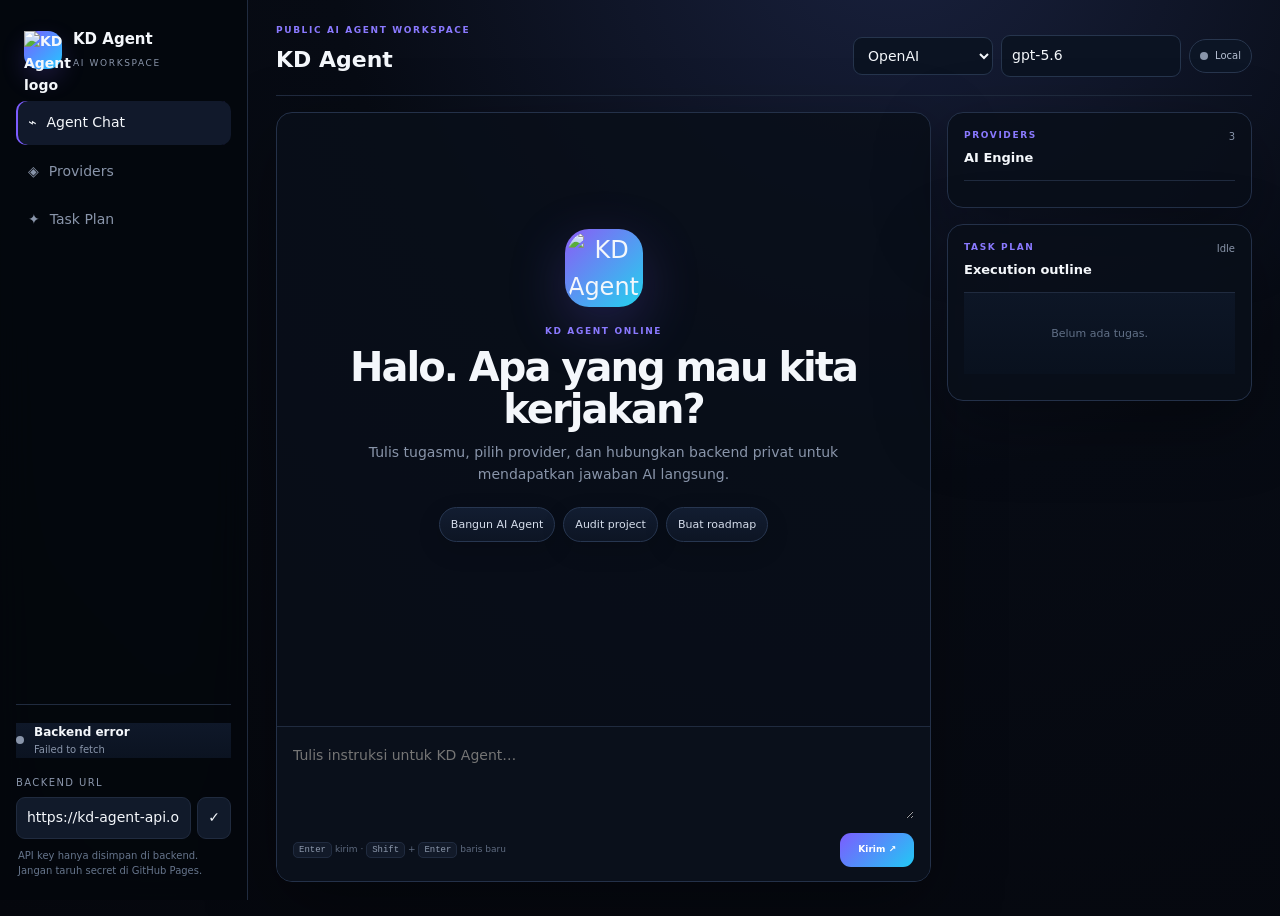
==== docs/index.html @ fe71fe51 "style: load professional KD Agent theme" ====
<!doctype html>
<html lang="id">
  <head>
    <meta charset="utf-8">
    <meta name="viewport" content="width=device-width, initial-scale=1">
    <meta name="description" content="KD Agent modern AI workspace">
    <title>KD Agent — AI Workspace</title>
    <link rel="stylesheet" href="assets/styles.css">
    <link rel="stylesheet" href="assets/pro.css">
  </head>
  <body>
    <div class="app-shell">
      <aside class="sidebar">
        <div class="brand"><span class="brand-mark"><img src="https://i.ibb.co/DNGhtS0/image.png" alt="KD Agent logo"></span><div><strong>KD Agent</strong><small>AI WORKSPACE</small></div></div>
        <nav>
          <a class="nav-item active" href="#chat">⌁ <span>Agent Chat</span></a>
          <a class="nav-item" href="#providers">◈ <span>Providers</span></a>
          <a class="nav-item" href="#plan-panel">✦ <span>Task Plan</span></a>
        </nav>
        <div class="sidebar-bottom">
          <div class="mini-status"><i id="connection-dot"></i><div><strong id="connection-text">Static mode</strong><small id="backend-text">Backend belum diatur</small></div></div>
          <label class="field-label" for="api-base">Backend URL</label>
          <div class="url-row"><input id="api-base" placeholder="https://....onrender.com" autocomplete="off"><button id="save-api" class="icon-btn" title="Simpan">✓</button></div>
          <p class="security-note">API key hanya disimpan di backend. Jangan taruh secret di GitHub Pages.</p>
        </div>
      </aside>
      <main class="main">
        <header class="topbar">
          <div><p class="eyebrow">PUBLIC AI AGENT WORKSPACE</p><h1>KD Agent</h1></div>
          <div class="top-controls">
            <select id="provider" aria-label="AI provider">
              <option value="openai">OpenAI</option>
              <option value="groq">Groq</option>
              <option value="openrouter">OpenRouter</option>
            </select>
            <input id="model" aria-label="AI model" value="gpt-5.6">
            <span class="live-pill"><i id="live-dot"></i><span id="live-label">Local</span></span>
          </div>
        </header>
        <section id="chat" class="chat-layout">
          <div class="chat-card">
            <div id="chat-feed" class="chat-feed">
              <div class="welcome">
                <div class="orb"><img src="https://i.ibb.co/DNGhtS0/image.png" alt="KD Agent"></div>
                <p class="eyebrow">KD AGENT ONLINE</p>
                <h2>Halo. Apa yang mau kita kerjakan?</h2>
                <p>Tulis tugasmu, pilih provider, dan hubungkan backend privat untuk mendapatkan jawaban AI langsung.</p>
                <div class="quick-actions">
                  <button class="quick" data-prompt="Buat rencana untuk membangun website AI Agent modern.">Bangun AI Agent</button>
                  <button class="quick" data-prompt="Analisis struktur project saya dan cari masalah utama yang perlu diperbaiki.">Audit project</button>
                  <button class="quick" data-prompt="Buat roadmap coding 7 hari untuk menyelesaikan project ini.">Buat roadmap</button>
                </div>
              </div>
            </div>
            <form id="chat-form" class="composer">
              <textarea id="prompt" rows="3" placeholder="Tulis instruksi untuk KD Agent…" required></textarea>
              <div class="composer-bar"><span><kbd>Enter</kbd> kirim · <kbd>Shift</kbd> + <kbd>Enter</kbd> baris baru</span><button id="send-btn" class="send-btn" type="submit"><span>Kirim</span> ↗</button></div>
            </form>
          </div>
          <aside class="right-rail">
            <section id="providers" class="panel-card"><div class="panel-head"><div><p class="eyebrow">PROVIDERS</p><h3>AI Engine</h3></div><span id="provider-count">3</span></div><div id="provider-list" class="provider-list"></div></section>
            <section id="plan-panel" class="panel-card"><div class="panel-head"><div><p class="eyebrow">TASK PLAN</p><h3>Execution outline</h3></div><span id="plan-state">Idle</span></div><div id="plan-empty" class="plan-empty">Belum ada tugas.</div><ol id="plan-steps" class="plan-steps" hidden></ol><div id="warnings" class="warnings" hidden></div></section>
          </aside>
        </section>
      </main>
    </div>
    <script src="assets/app.js"></script>
  </body>
</html>
---- docs/assets/styles.css ----
:root{--bg:#070b14;--surface:#0d1320;--surface-2:#111a2a;--text:#f4f7fb;--muted:#8995aa;--line:#202b3f;--accent:#7c5cff;--good:#4ade80}*{box-sizing:border-box}body{margin:0;background:radial-gradient(circle at 70% -10%,#19213e 0,#070b14 42%,#05070d 100%);color:var(--text);font:14px/1.55 Inter,ui-sans-serif,system-ui,-apple-system,BlinkMacSystemFont,"Segoe UI",sans-serif}button,input,textarea,select{font:inherit}button{cursor:pointer}.app-shell{min-height:100vh;display:grid;grid-template-columns:248px minmax(0,1fr)}.sidebar{border-right:1px solid var(--line);background:rgba(6,10,18,.82);backdrop-filter:blur(18px);padding:22px 16px;display:flex;flex-direction:column;position:sticky;top:0;height:100vh}.brand{display:flex;gap:11px;align-items:center;padding:6px 8px 28px}.brand-mark{width:38px;height:38px;border-radius:12px;display:grid;place-items:center;font-weight:900;background:linear-gradient(135deg,var(--accent),#23c8ff);box-shadow:0 10px 25px #7c5cff33}.brand strong{display:block;font-size:15px}.brand small{color:var(--muted);font-size:9px;letter-spacing:.18em}nav{display:grid;gap:5px}.nav-item{color:var(--muted);text-decoration:none;padding:11px 12px;border-radius:10px;display:flex;gap:10px;align-items:center}.nav-item:hover,.nav-item.active{background:#11192b;color:var(--text)}.nav-item.active{box-shadow:inset 2px 0 var(--accent)}.sidebar-bottom{margin-top:auto;border-top:1px solid var(--line);padding-top:18px}.mini-status{display:flex;gap:10px;align-items:center;margin-bottom:17px}.mini-status i,.live-pill i,.provider-dot{display:block;width:8px;height:8px;border-radius:99px;background:var(--muted)}.mini-status i.good,.live-pill i.good,.provider-dot.good{background:var(--good)}.mini-status strong{display:block;font-size:12px}.mini-status small{display:block;color:var(--muted);font-size:10px;margin-top:1px}.field-label{display:block;color:var(--muted);font-size:10px;text-transform:uppercase;letter-spacing:.1em;margin-bottom:7px}.url-row{display:flex;gap:6px}.url-row input,.top-controls input,.top-controls select{min-width:0;width:100%;background:var(--surface-2);border:1px solid var(--line);color:var(--text);outline:0;border-radius:9px;padding:9px 10px}.url-row input:focus,.top-controls input:focus,.top-controls select:focus{border-color:#6656b8}.icon-btn{width:39px;border:1px solid var(--line);background:var(--surface-2);color:var(--text);border-radius:9px}.security-note{color:#68758b;font-size:10px;line-height:1.45;margin:10px 2px 0}.main{min-width:0;padding:24px 28px 34px}.topbar{display:flex;justify-content:space-between;gap:18px;align-items:flex-end;border-bottom:1px solid var(--line);padding-bottom:18px}.eyebrow{margin:0 0 5px;color:#8a79ff;font-size:9px;font-weight:800;letter-spacing:.18em}.topbar h1{margin:0;font-size:22px}.top-controls{display:grid;grid-template-columns:140px 180px auto;gap:8px;align-items:center}.live-pill{display:flex;align-items:center;gap:7px;color:#b6c0d2;background:#10182a;border:1px solid var(--line);padding:8px 10px;border-radius:99px;font-size:10px;white-space:nowrap}.chat-layout{display:grid;grid-template-columns:minmax(0,1fr) 305px;gap:16px;margin-top:16px}.chat-card,.panel-card{border:1px solid var(--line);background:rgba(10,15,25,.76);border-radius:16px;box-shadow:0 22px 60px #0003}.chat-card{min-height:calc(100vh - 130px);display:flex;flex-direction:column;overflow:hidden}.chat-feed{flex:1;padding:26px;overflow:auto}.welcome{max-width:690px;margin:10vh auto 0;text-align:center}.orb{margin:0 auto 18px;width:58px;height:58px;border-radius:18px;display:grid;place-items:center;font-size:24px;background:radial-gradient(circle at 30% 20%,#8b7aff,#24d4ff 75%);box-shadow:0 15px 40px #6957ff44}.welcome h2{font-size:34px;line-height:1.05;letter-spacing:-.04em;margin:7px 0 12px}.welcome>p:not(.eyebrow){color:var(--muted);max-width:560px;margin:0 auto}.quick-actions{display:flex;justify-content:center;flex-wrap:wrap;gap:8px;margin-top:22px}.quick{border:1px solid var(--line);background:#0e1626;color:#d6deec;padding:8px 11px;border-radius:99px;font-size:11px}.message{display:flex;gap:11px;margin:0 0 18px;max-width:820px}.message.user{margin-left:auto;flex-direction:row-reverse}.avatar{width:30px;height:30px;flex:0 0 30px;border-radius:10px;display:grid;place-items:center;background:#171f31;color:#aeb8cb;font-size:11px;font-weight:800}.message.user .avatar{background:linear-gradient(135deg,var(--accent),#21c9f4);color:#fff}.bubble{max-width:78%;padding:12px 14px;border:1px solid var(--line);background:#0c1320;border-radius:13px 13px 13px 4px;white-space:pre-wrap;word-break:break-word}.message.user .bubble{background:#171332;border-color:#3a2f6d;border-radius:13px 13px 4px 13px}.meta{color:#65728a;font-size:9px;margin-top:5px}.composer{border-top:1px solid var(--line);padding:14px 16px;background:#0a101b}.composer textarea{width:100%;min-height:78px;resize:vertical;background:transparent;border:0;outline:0;color:var(--text);padding:4px 0;font-size:14px}.composer-bar{display:flex;justify-content:space-between;gap:10px;align-items:center;color:#5f6b80;font-size:9px;padding-top:7px}.composer kbd{background:#121a29;border:1px solid var(--line);padding:2px 5px;border-radius:5px;color:#8d99ad}.send-btn{border:0;background:linear-gradient(135deg,var(--accent),#21c9f4);color:white;padding:9px 14px;border-radius:9px;font-weight:800}.send-btn:disabled{opacity:.5;cursor:wait}.right-rail{display:grid;align-content:start;gap:16px}.panel-card{padding:16px}.panel-head{display:flex;justify-content:space-between;align-items:flex-start;padding-bottom:12px;border-bottom:1px solid var(--line)}.panel-head h3{font-size:13px;margin:0}.panel-head>span{color:var(--muted);font-size:10px}.provider-list{display:grid;gap:8px;padding-top:10px}.provider{padding:11px;border:1px solid var(--line);border-radius:11px;background:#0b1220}.provider.active{border-color:#4c3e8a;background:#12172a}.provider-top{display:flex;justify-content:space-between;align-items:center}.provider-name{display:flex;gap:8px;align-items:center;font-weight:700;font-size:11px}.provider small{display:block;color:var(--muted);font-size:9px;margin:4px 0 0 16px}.provider-action{margin-top:8px;width:100%;border:0;background:#141d2f;color:#9ca9be;border-radius:8px;padding:6px;font-size:9px}.plan-empty{color:#617087;text-align:center;font-size:11px;padding:32px 8px}.plan-steps{list-style:none;margin:0;padding:10px 0 0;display:grid;gap:9px}.plan-step{display:flex;gap:9px}.step-num{width:22px;height:22px;border-radius:7px;display:grid;place-items:center;background:#17152a;color:#9d8fff;font-size:9px;font-weight:800;flex:0 0 22px}.step-copy strong{display:block;font-size:10px;text-transform:capitalize}.step-copy p{color:#748198;font-size:9px;line-height:1.4;margin:2px 0 0}.warnings{margin-top:12px;border:1px solid #5b3b22;background:#20170e;color:#c9a16a;border-radius:9px;padding:9px;font-size:9px}.warnings p{margin:3px 0}@media (max-width:1050px){.app-shell{grid-template-columns:205px 1fr}.main{padding:20px}.chat-layout{grid-template-columns:1fr}.right-rail{grid-template-columns:1fr 1fr}.chat-card{min-height:620px}}@media (max-width:760px){.app-shell{display:block}.sidebar{position:static;height:auto;border-right:0;border-bottom:1px solid var(--line)}.sidebar nav{display:flex;overflow:auto}.nav-item{flex:0 0 auto}.sidebar-bottom{margin-top:14px}.topbar{align-items:flex-start;flex-direction:column}.top-controls{width:100%;grid-template-columns:1fr 1fr}.live-pill{justify-content:center}.chat-layout{grid-template-columns:1fr}.right-rail{grid-template-columns:1fr}.main{padding:16px}.welcome{margin-top:8vh}.welcome h2{font-size:28px}.bubble{max-width:88%}}
---- docs/assets/pro.css ----
.brand-mark img{display:block}.brand-mark{border-radius:14px}.topbar h1{font-weight:800}.chat-card,.panel-card{border-color:#243149;background:rgba(9,14,25,.86);box-shadow:0 24px 70px rgba(0,0,0,.34)}.panel-card{transition:transform .2s ease,border-color .2s ease}.panel-card:hover{border-color:#344463}.orb{width:78px;height:78px;border-radius:24px;padding:3px;background:linear-gradient(135deg,#8b5cf6,#22d3ee);box-shadow:0 18px 55px rgba(99,78,210,.28)}.orb img{display:block;width:100%;height:100%;object-fit:cover;border-radius:21px}.welcome h2{font-size:40px;letter-spacing:-.05em}.quick{background:linear-gradient(180deg,#121d31,#0d1524);border-color:#273650;box-shadow:0 8px 24px rgba(0,0,0,.14)}.quick:hover{border-color:#566987;background:#152139}.top-controls select,.top-controls input{border-color:#26354d;background:#0b1322}.send-btn{padding:10px 18px;border-radius:11px}.provider,.plan-empty{background:linear-gradient(180deg,#0d1626,#09111e)}.provider{border-color:#243149}.provider.active{border-color:#56449b;box-shadow:0 10px 28px rgba(78,61,160,.13)}.provider-action{border-color:#26354d}.live-pill{background:#0c1525;border-color:#28364e}.sidebar{background:rgba(4,7,13,.88)}.mini-status{background:linear-gradient(180deg,#0f1829,#0b1321)}.field-label{letter-spacing:.14em}.security-note{color:#66758c}
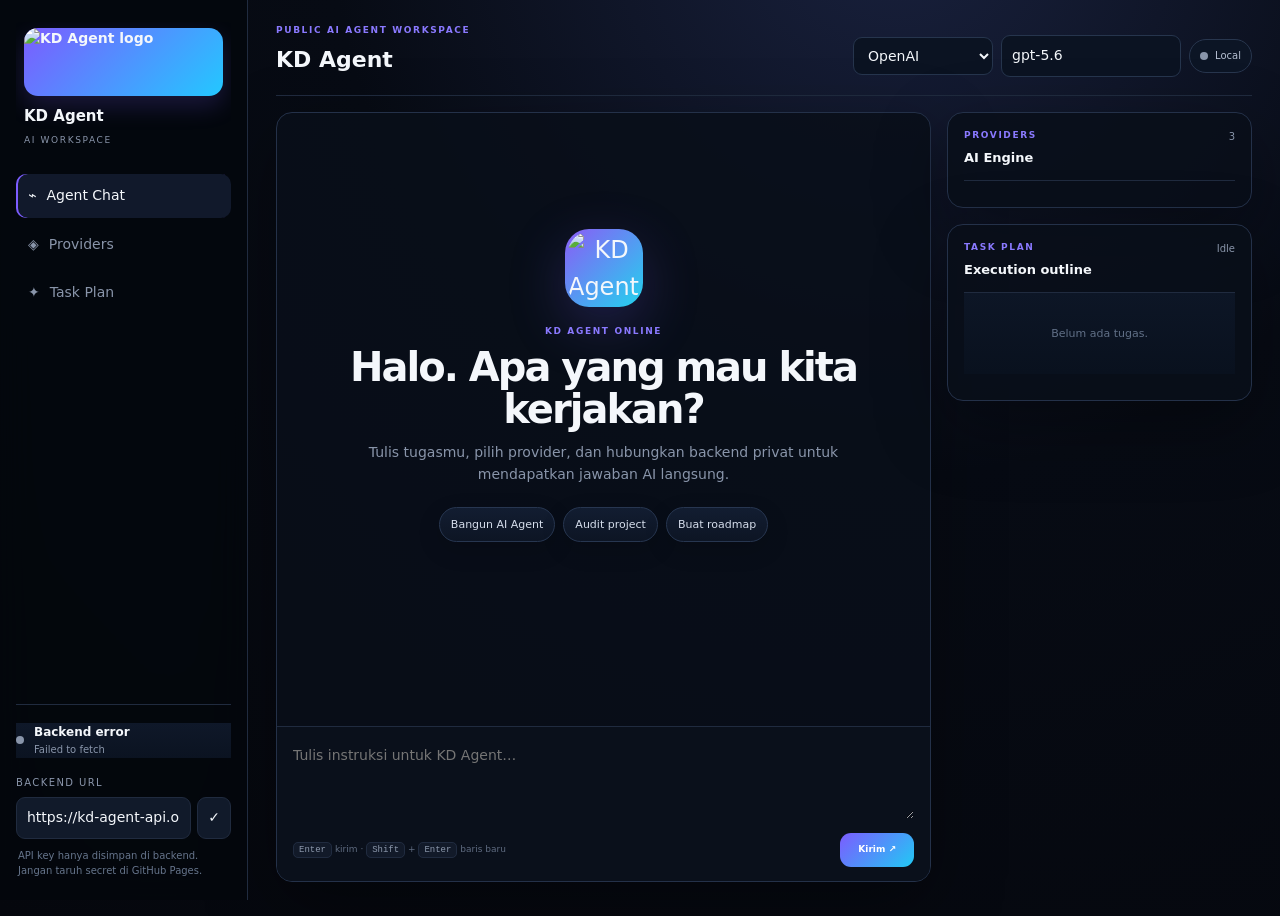
==== commit fd0928c1: "feat: add KD Agent favicon" ====
--- a/docs/index.html
+++ b/docs/index.html
@@ -4,6 +4,8 @@
     <meta charset="utf-8">
     <meta name="viewport" content="width=device-width, initial-scale=1">
     <meta name="description" content="KD Agent modern AI workspace">
+    <link rel="icon" type="image/png" href="https://i.ibb.co/DNGhtS0/image.png">
+    <link rel="apple-touch-icon" href="https://i.ibb.co/DNGhtS0/image.png">
     <title>KD Agent — AI Workspace</title>
     <link rel="stylesheet" href="assets/styles.css">
     <link rel="stylesheet" href="assets/pro.css">
--- a/docs/assets/pro.css
+++ b/docs/assets/pro.css
@@ -1 +1,10 @@
-.brand-mark img{display:block}.brand-mark{border-radius:14px}.topbar h1{font-weight:800}.chat-card,.panel-card{border-color:#243149;background:rgba(9,14,25,.86);box-shadow:0 24px 70px rgba(0,0,0,.34)}.panel-card{transition:transform .2s ease,border-color .2s ease}.panel-card:hover{border-color:#344463}.orb{width:78px;height:78px;border-radius:24px;padding:3px;background:linear-gradient(135deg,#8b5cf6,#22d3ee);box-shadow:0 18px 55px rgba(99,78,210,.28)}.orb img{display:block;width:100%;height:100%;object-fit:cover;border-radius:21px}.welcome h2{font-size:40px;letter-spacing:-.05em}.quick{background:linear-gradient(180deg,#121d31,#0d1524);border-color:#273650;box-shadow:0 8px 24px rgba(0,0,0,.14)}.quick:hover{border-color:#566987;background:#152139}.top-controls select,.top-controls input{border-color:#26354d;background:#0b1322}.send-btn{padding:10px 18px;border-radius:11px}.provider,.plan-empty{background:linear-gradient(180deg,#0d1626,#09111e)}.provider{border-color:#243149}.provider.active{border-color:#56449b;box-shadow:0 10px 28px rgba(78,61,160,.13)}.provider-action{border-color:#26354d}.live-pill{background:#0c1525;border-color:#28364e}.sidebar{background:rgba(4,7,13,.88)}.mini-status{background:linear-gradient(180deg,#0f1829,#0b1321)}.field-label{letter-spacing:.14em}.security-note{color:#66758c}+.brand-mark img{display:block}.brand-mark{border-radius:14px}.topbar h1{font-weight:800}.chat-card,.panel-card{border-color:#243149;background:rgba(9,14,25,.86);box-shadow:0 24px 70px rgba(0,0,0,.34)}.panel-card{transition:transform .2s ease,border-color .2s ease}.panel-card:hover{border-color:#344463}.orb{width:78px;height:78px;border-radius:24px;padding:3px;background:linear-gradient(135deg,#8b5cf6,#22d3ee);box-shadow:0 18px 55px rgba(99,78,210,.28)}.orb img{display:block;width:100%;height:100%;object-fit:cover;border-radius:21px}.welcome h2{font-size:40px;letter-spacing:-.05em}.quick{background:linear-gradient(180deg,#121d31,#0d1524);border-color:#273650;box-shadow:0 8px 24px rgba(0,0,0,.14)}.quick:hover{border-color:#566987;background:#152139}.top-controls select,.top-controls input{border-color:#26354d;background:#0b1322}.send-btn{padding:10px 18px;border-radius:11px}.provider,.plan-empty{background:linear-gradient(180deg,#0d1626,#09111e)}.provider{border-color:#243149}.provider.active{border-color:#56449b;box-shadow:0 10px 28px rgba(78,61,160,.13)}.provider-action{border-color:#26354d}.live-pill{background:#0c1525;border-color:#28364e}.sidebar{background:rgba(4,7,13,.88)}.mini-status{background:linear-gradient(180deg,#0f1829,#0b1321)}.field-label{letter-spacing:.14em}.security-note{color:#66758c}
+/* Sidebar logo containment fix */
+.sidebar{overflow:hidden;min-width:0}
+.brand{width:100%;min-width:0;display:block;padding:6px 8px 22px;overflow:hidden}
+.brand-mark{width:100%;max-width:100%;height:68px;min-width:0;min-height:0;display:flex;align-items:center;justify-content:center;overflow:hidden;flex:none}
+.brand-mark img{display:block;width:100%;height:100%;max-width:100%;max-height:100%;min-width:0;min-height:0;object-fit:contain;object-position:center}
+.brand>div{margin-top:9px;min-width:0}
+.sidebar nav{margin-top:2px;min-width:0}
+.nav-item{min-width:0}
+@media (max-width:760px){.brand{padding-bottom:18px}.brand-mark{height:64px}}
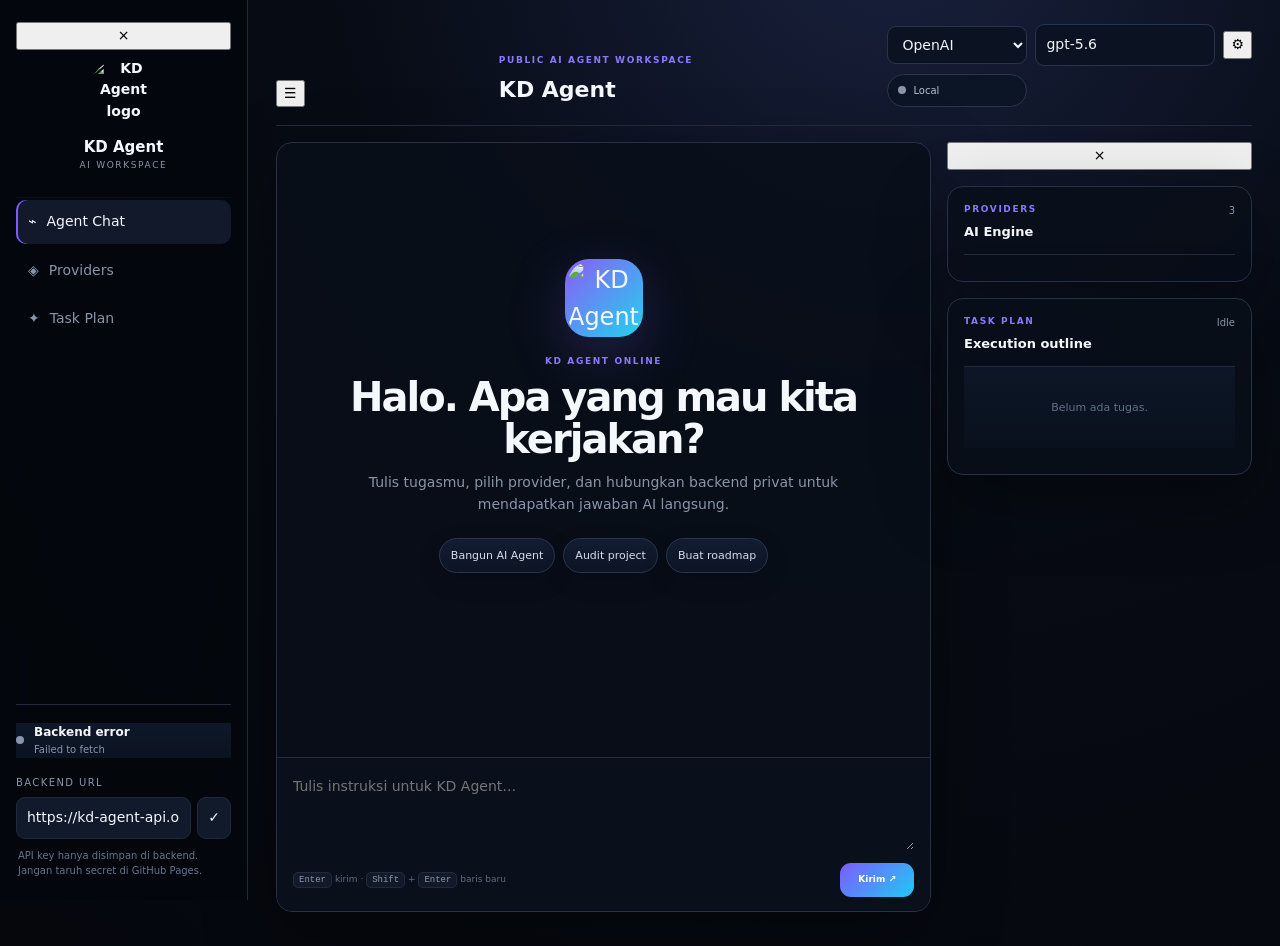
==== commit e1626f76: "feat: add mobile drawer controls" ====
--- a/docs/index.html
+++ b/docs/index.html
@@ -9,10 +9,13 @@
     <title>KD Agent — AI Workspace</title>
     <link rel="stylesheet" href="assets/styles.css">
     <link rel="stylesheet" href="assets/pro.css">
+    <link rel="stylesheet" href="assets/mobile-fix.css">
   </head>
   <body>
     <div class="app-shell">
+      <div id="drawer-backdrop" class="drawer-backdrop" hidden></div>
       <aside class="sidebar">
+        <button id="sidebar-close" class="drawer-close" type="button" aria-label="Tutup menu">×</button>
         <div class="brand"><span class="brand-mark"><img src="https://i.ibb.co/DNGhtS0/image.png" alt="KD Agent logo"></span><div><strong>KD Agent</strong><small>AI WORKSPACE</small></div></div>
         <nav>
           <a class="nav-item active" href="#chat">⌁ <span>Agent Chat</span></a>
@@ -28,6 +31,7 @@
       </aside>
       <main class="main">
         <header class="topbar">
+          <button id="sidebar-toggle" class="mobile-menu" type="button" aria-label="Buka menu">☰</button>
           <div><p class="eyebrow">PUBLIC AI AGENT WORKSPACE</p><h1>KD Agent</h1></div>
           <div class="top-controls">
             <select id="provider" aria-label="AI provider">
@@ -36,6 +40,7 @@
               <option value="openrouter">OpenRouter</option>
             </select>
             <input id="model" aria-label="AI model" value="gpt-5.6">
+            <button id="tools-toggle" class="mobile-menu" type="button" aria-label="Buka tools">⚙</button>
             <span class="live-pill"><i id="live-dot"></i><span id="live-label">Local</span></span>
           </div>
         </header>
@@ -60,6 +65,7 @@
             </form>
           </div>
           <aside class="right-rail">
+            <button id="tools-close" class="drawer-close" type="button" aria-label="Tutup tools">×</button>
             <section id="providers" class="panel-card"><div class="panel-head"><div><p class="eyebrow">PROVIDERS</p><h3>AI Engine</h3></div><span id="provider-count">3</span></div><div id="provider-list" class="provider-list"></div></section>
             <section id="plan-panel" class="panel-card"><div class="panel-head"><div><p class="eyebrow">TASK PLAN</p><h3>Execution outline</h3></div><span id="plan-state">Idle</span></div><div id="plan-empty" class="plan-empty">Belum ada tugas.</div><ol id="plan-steps" class="plan-steps" hidden></ol><div id="warnings" class="warnings" hidden></div></section>
           </aside>
--- a/docs/assets/pro.css
+++ b/docs/assets/pro.css
@@ -8,3 +8,12 @@
 .sidebar nav{margin-top:2px;min-width:0}
 .nav-item{min-width:0}
 @media (max-width:760px){.brand{padding-bottom:18px}.brand-mark{height:64px}}
+
+/* Clean sidebar brand: no bright logo container */
+.sidebar .brand{display:block;text-align:center;background:transparent!important;box-shadow:none!important;border:0!important;padding:8px 8px 20px;overflow:hidden}
+.sidebar .brand-mark{width:72px;height:72px;margin:0 auto;background:transparent!important;border:0!important;box-shadow:none!important;border-radius:50%;padding:0;overflow:hidden}
+.sidebar .brand-mark img{display:block;width:100%;height:100%;max-width:100%;max-height:100%;object-fit:contain;object-position:center;border-radius:50%}
+.sidebar .brand>div{margin-top:9px;min-width:0}
+.sidebar .brand strong{font-size:15px;line-height:1.15}
+.sidebar .brand small{display:block;margin-top:3px}
+.sidebar nav{margin-top:4px;padding-top:2px;border-top:1px solid rgba(255,255,255,.035)}
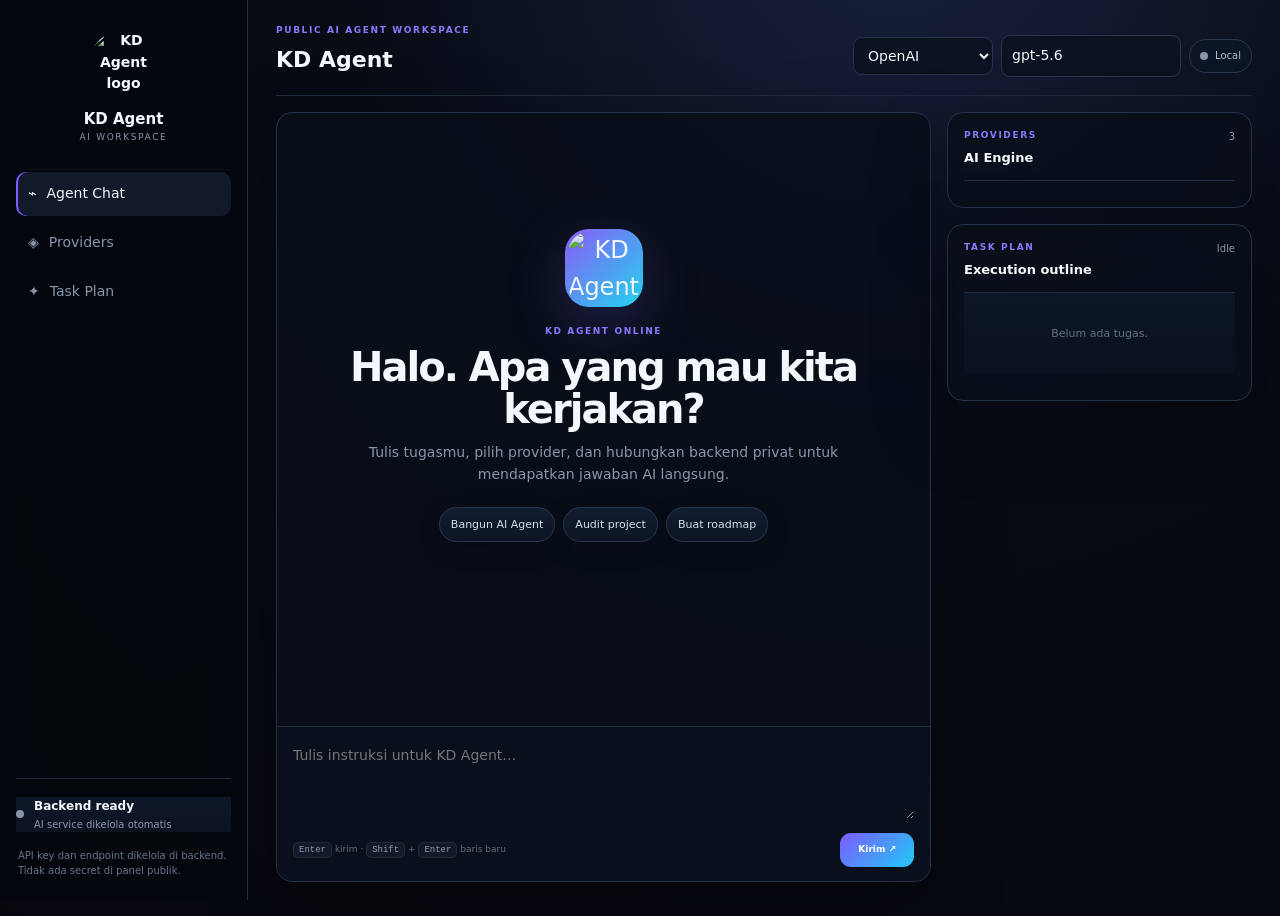
==== commit 0f8a9c4b: "refactor: simplify public sidebar controls" ====
--- a/docs/index.html
+++ b/docs/index.html
@@ -15,7 +15,7 @@
     <div class="app-shell">
       <div id="drawer-backdrop" class="drawer-backdrop" hidden></div>
       <aside class="sidebar">
-        <button id="sidebar-close" class="drawer-close" type="button" aria-label="Tutup menu">×</button>
+        <button id="sidebar-close" class="drawer-close" type="button" aria-label="Tutup menu"><span aria-hidden="true">×</span></button>
         <div class="brand"><span class="brand-mark"><img src="https://i.ibb.co/DNGhtS0/image.png" alt="KD Agent logo"></span><div><strong>KD Agent</strong><small>AI WORKSPACE</small></div></div>
         <nav>
           <a class="nav-item active" href="#chat">⌁ <span>Agent Chat</span></a>
@@ -23,10 +23,8 @@
           <a class="nav-item" href="#plan-panel">✦ <span>Task Plan</span></a>
         </nav>
         <div class="sidebar-bottom">
-          <div class="mini-status"><i id="connection-dot"></i><div><strong id="connection-text">Static mode</strong><small id="backend-text">Backend belum diatur</small></div></div>
-          <label class="field-label" for="api-base">Backend URL</label>
-          <div class="url-row"><input id="api-base" placeholder="https://....onrender.com" autocomplete="off"><button id="save-api" class="icon-btn" title="Simpan">✓</button></div>
-          <p class="security-note">API key hanya disimpan di backend. Jangan taruh secret di GitHub Pages.</p>
+          <div class="mini-status"><i id="connection-dot"></i><div><strong id="connection-text">Backend ready</strong><small id="backend-text">AI service dikelola otomatis</small></div></div>
+          <p class="security-note">API key dan endpoint dikelola di backend. Tidak ada secret di panel publik.</p>
         </div>
       </aside>
       <main class="main">
--- a/docs/assets/mobile-fix.css
+++ b/docs/assets/mobile-fix.css
@@ -0,0 +1,50 @@
+/* KD Agent responsive drawer + chat safety layer */
+.mobile-menu,.drawer-close{display:none}
+.message{width:100%;min-width:0;align-items:flex-start}
+.message>div:not(.avatar){min-width:0;max-width:calc(100% - 42px)}
+.message .bubble{display:block;width:fit-content;min-width:0;max-width:100%;overflow-wrap:anywhere;word-break:normal}
+.message.user{justify-content:flex-end;min-width:0}
+.message.user>div:not(.avatar){display:flex;flex-direction:column;align-items:flex-end}
+.message.user .bubble{width:fit-content;max-width:min(78%,680px)}
+.message.error .bubble{background:rgba(127,29,29,.18);border-color:rgba(248,113,113,.5);color:#fecaca;box-shadow:0 8px 28px rgba(127,29,29,.14)}
+.message.error .avatar{background:rgba(127,29,29,.35);border-color:rgba(248,113,113,.45);color:#fecaca}
+.message.error .meta{color:#fca5a5}
+
+@media (max-width:760px){
+  body.drawer-open{overflow:hidden}
+  .app-shell{display:block;min-height:100dvh}
+  .main{width:100%;padding:12px}
+  .topbar{position:sticky;top:0;z-index:20;background:rgba(5,9,16,.88);backdrop-filter:blur(18px);padding:8px 0 12px;align-items:center}
+  .mobile-menu{display:flex;width:38px;height:38px;flex:0 0 38px;align-items:center;justify-content:center;border:1px solid #26354d;border-radius:10px;background:#0c1525;color:#e9edf5;font-size:18px}
+  .topbar>.mobile-menu:first-child{margin-right:4px}
+  .top-controls{display:flex;align-items:center;gap:7px;flex:1}
+  .top-controls select{flex:1;min-width:0}
+  .top-controls input{display:none}
+  .top-controls #tools-toggle{display:flex}
+  .live-pill{padding:8px 9px}
+  .sidebar{position:fixed;left:0;top:0;bottom:0;width:min(84vw,310px);height:100dvh;transform:translateX(-105%);transition:transform .24s ease;z-index:100;border-right:1px solid #293750;box-shadow:20px 0 55px rgba(0,0,0,.4);overflow-y:auto;overscroll-behavior:contain}
+  .sidebar.open{transform:translateX(0)}
+  .right-rail{position:fixed;right:0;top:0;bottom:0;width:min(88vw,370px);height:100dvh;transform:translateX(105%);transition:transform .24s ease;z-index:100;display:block;overflow-y:auto;overscroll-behavior:contain;padding:18px;background:rgba(6,10,18,.97);box-shadow:-20px 0 55px rgba(0,0,0,.4)}
+  .right-rail.open{transform:translateX(0)}
+  .drawer-close{display:flex;position:absolute;top:14px;right:14px;width:34px;height:34px;align-items:center;justify-content:center;border:1px solid #2a3850;border-radius:9px;background:#0d1626;color:#dbe3ef;font-size:20px;line-height:1;z-index:3}
+  .sidebar .drawer-close{position:absolute}
+  .right-rail .drawer-close{position:absolute}
+  .drawer-backdrop[hidden]{display:none}
+  .drawer-backdrop{display:block;position:fixed;inset:0;background:rgba(0,0,0,.62);backdrop-filter:blur(3px);z-index:90}
+  .chat-layout{display:block;margin-top:10px}
+  .chat-card{width:100%;min-height:calc(100dvh - 82px);border-radius:15px}
+  .chat-feed{padding:20px 14px}
+  .welcome{margin-top:8vh}
+  .welcome h2{font-size:30px}
+  .message{max-width:100%}
+  .message.user .bubble{max-width:calc(100vw - 88px)}
+  .composer{padding:12px}
+  .composer textarea{min-height:72px}
+  .composer-bar{gap:8px}
+  .composer-bar>span{display:none}
+  .send-btn{margin-left:auto}
+  .right-rail .panel-card{margin-bottom:16px}
+}
+@media (min-width:761px){
+  .chat-card{min-width:0}
+}
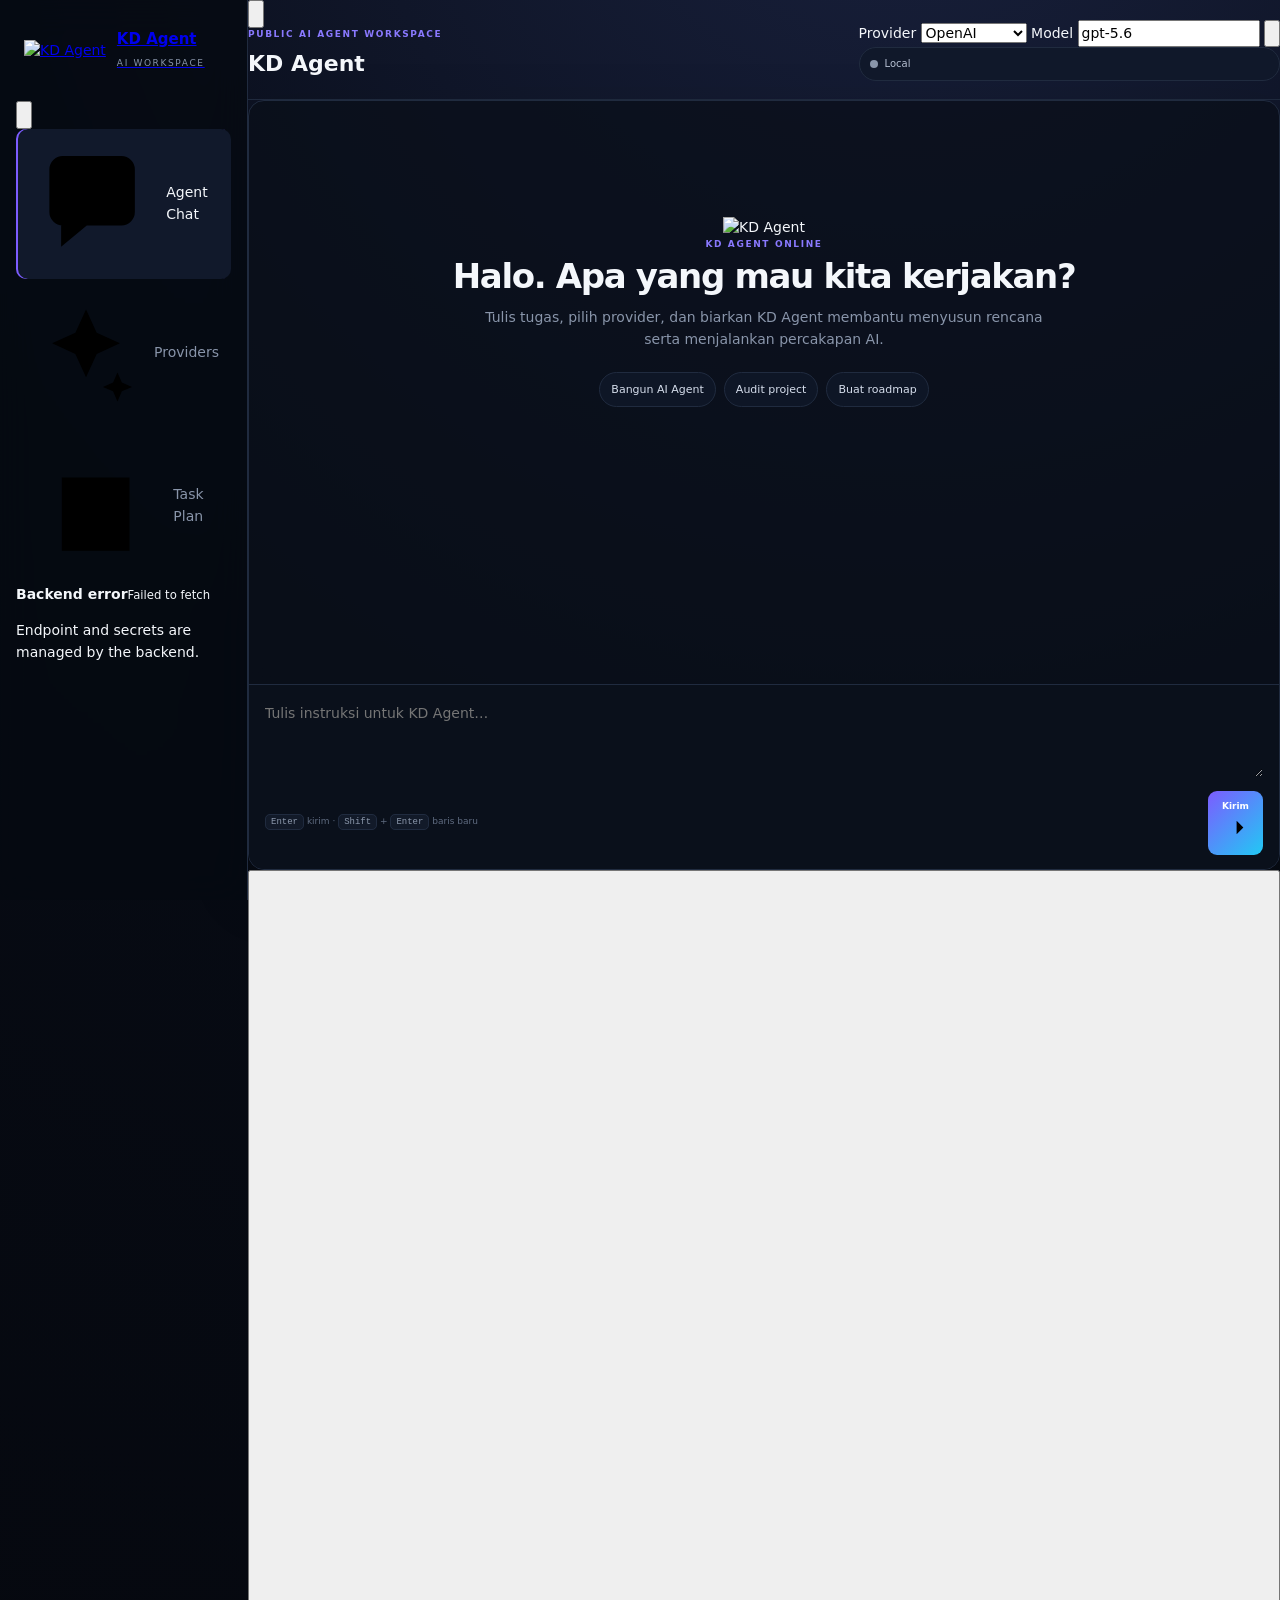
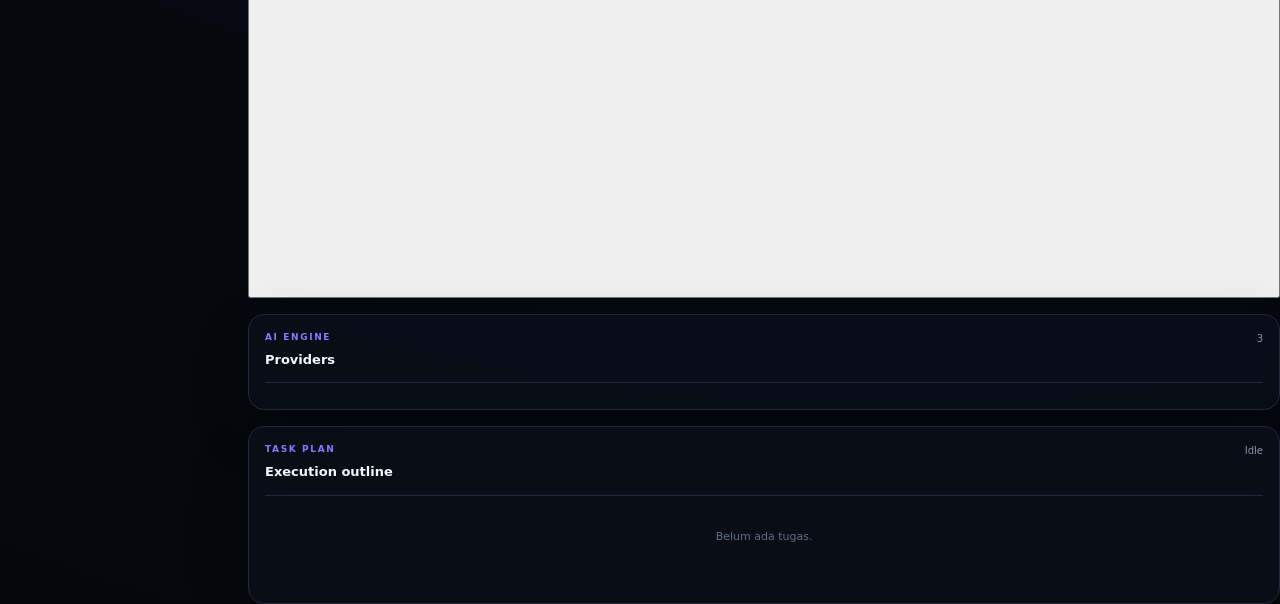
==== commit a1de9b42: "refactor: rebuild public KD Agent layout" ====
--- a/docs/index.html
+++ b/docs/index.html
@@ -2,74 +2,137 @@
 <html lang="id">
   <head>
     <meta charset="utf-8">
-    <meta name="viewport" content="width=device-width, initial-scale=1">
+    <meta name="viewport" content="width=device-width, initial-scale=1, viewport-fit=cover">
     <meta name="description" content="KD Agent modern AI workspace">
+    <meta name="theme-color" content="#070b14">
     <link rel="icon" type="image/png" href="https://i.ibb.co/DNGhtS0/image.png">
     <link rel="apple-touch-icon" href="https://i.ibb.co/DNGhtS0/image.png">
     <title>KD Agent — AI Workspace</title>
     <link rel="stylesheet" href="assets/styles.css">
-    <link rel="stylesheet" href="assets/pro.css">
-    <link rel="stylesheet" href="assets/mobile-fix.css">
   </head>
   <body>
     <div class="app-shell">
       <div id="drawer-backdrop" class="drawer-backdrop" hidden></div>
-      <aside class="sidebar">
-        <button id="sidebar-close" class="drawer-close" type="button" aria-label="Tutup menu"><span aria-hidden="true">×</span></button>
-        <div class="brand"><span class="brand-mark"><img src="https://i.ibb.co/DNGhtS0/image.png" alt="KD Agent logo"></span><div><strong>KD Agent</strong><small>AI WORKSPACE</small></div></div>
-        <nav>
-          <a class="nav-item active" href="#chat">⌁ <span>Agent Chat</span></a>
-          <a class="nav-item" href="#providers">◈ <span>Providers</span></a>
-          <a class="nav-item" href="#plan-panel">✦ <span>Task Plan</span></a>
+
+      <aside class="sidebar sidebar-left" id="sidebar">
+        <div class="sidebar-head">
+          <a class="brand" href="#chat" aria-label="KD Agent home">
+            <span class="brand-logo"><img src="https://i.ibb.co/DNGhtS0/image.png" alt="KD Agent"></span>
+            <span class="brand-copy"><strong>KD Agent</strong><small>AI WORKSPACE</small></span>
+          </a>
+          <button class="icon-button drawer-close" id="sidebar-close" type="button" aria-label="Tutup menu">
+            <svg viewBox="0 0 24 24" aria-hidden="true"><path d="M6 6l12 12M18 6L6 18"/></svg>
+          </button>
+        </div>
+
+        <nav class="nav" aria-label="Navigasi utama">
+          <a class="nav-item active" href="#chat" data-close-drawer>
+            <svg viewBox="0 0 24 24" aria-hidden="true"><path d="M4 5.5A2.5 2.5 0 0 1 6.5 3h11A2.5 2.5 0 0 1 20 5.5v8a2.5 2.5 0 0 1-2.5 2.5H11l-4.8 4v-4H6.5A2.5 2.5 0 0 1 4 13.5z"/></svg>
+            <span>Agent Chat</span>
+          </a>
+          <a class="nav-item" href="#providers" data-close-drawer>
+            <svg viewBox="0 0 24 24" aria-hidden="true"><path d="M12 3l2.2 4.8L19 10l-4.8 2.2L12 17l-2.2-4.8L5 10l4.8-2.2zM18.5 16l.9 2.1L21.5 19l-2.1.9-.9 2.1-.9-2.1-2.1-.9 2.1-.9z"/></svg>
+            <span>Providers</span>
+          </a>
+          <a class="nav-item" href="#plan-panel" data-close-drawer>
+            <svg viewBox="0 0 24 24" aria-hidden="true"><path d="M7 4h10M6 7h12v13H6zM9 11h6M9 15h4"/></svg>
+            <span>Task Plan</span>
+          </a>
         </nav>
-        <div class="sidebar-bottom">
-          <div class="mini-status"><i id="connection-dot"></i><div><strong id="connection-text">Backend ready</strong><small id="backend-text">AI service dikelola otomatis</small></div></div>
-          <p class="security-note">API key dan endpoint dikelola di backend. Tidak ada secret di panel publik.</p>
+
+        <div class="sidebar-foot">
+          <div class="connection-card">
+            <span class="status-dot" id="connection-dot"></span>
+            <span><strong id="connection-text">Connecting…</strong><small id="backend-text">AI service</small></span>
+          </div>
+          <p>Endpoint and secrets are managed by the backend.</p>
         </div>
       </aside>
-      <main class="main">
+
+      <main class="workspace">
         <header class="topbar">
-          <button id="sidebar-toggle" class="mobile-menu" type="button" aria-label="Buka menu">☰</button>
-          <div><p class="eyebrow">PUBLIC AI AGENT WORKSPACE</p><h1>KD Agent</h1></div>
-          <div class="top-controls">
-            <select id="provider" aria-label="AI provider">
-              <option value="openai">OpenAI</option>
-              <option value="groq">Groq</option>
-              <option value="openrouter">OpenRouter</option>
-            </select>
-            <input id="model" aria-label="AI model" value="gpt-5.6">
-            <button id="tools-toggle" class="mobile-menu" type="button" aria-label="Buka tools">⚙</button>
-            <span class="live-pill"><i id="live-dot"></i><span id="live-label">Local</span></span>
+          <div class="topbar-main">
+            <button class="icon-button mobile-only" id="sidebar-toggle" type="button" aria-label="Buka menu">
+              <svg viewBox="0 0 24 24" aria-hidden="true"><path d="M4 7h16M4 12h16M4 17h16"/></svg>
+            </button>
+            <div class="title-wrap">
+              <p class="eyebrow">PUBLIC AI AGENT WORKSPACE</p>
+              <h1>KD Agent</h1>
+            </div>
+          </div>
+
+          <div class="topbar-tools">
+            <label class="control">
+              <span>Provider</span>
+              <select id="provider" aria-label="AI provider">
+                <option value="openai">OpenAI</option>
+                <option value="groq">Groq</option>
+                <option value="openrouter">OpenRouter</option>
+              </select>
+            </label>
+            <label class="control model-control">
+              <span>Model</span>
+              <input id="model" value="gpt-5.6" aria-label="AI model" autocomplete="off">
+            </label>
+            <button class="icon-button mobile-only" id="tools-toggle" type="button" aria-label="Buka tools">
+              <svg viewBox="0 0 24 24" aria-hidden="true"><path d="M12 8.3a3.7 3.7 0 1 0 0 7.4 3.7 3.7 0 0 0 0-7.4zM4.8 13.2l-1.2.7 1.7 3 1.3-.7c.5.5 1 .9 1.6 1.1V19h3.5v-1.7c.6-.2 1.1-.6 1.6-1.1l1.3.7 1.7-3-1.2-.7.1-1.2-.1-1.2 1.2-.7-1.7-3-1.3.7c-.5-.5-1-.9-1.6-1.1V5H8.2v1.7c-.6.2-1.1.6-1.6 1.1l-1.3-.7-1.7 3 1.2.7-.1 1.2z"/></svg>
+            </button>
+            <span class="live-pill"><i id="live-dot"></i><span id="live-label">Connecting</span></span>
           </div>
         </header>
-        <section id="chat" class="chat-layout">
-          <div class="chat-card">
-            <div id="chat-feed" class="chat-feed">
+
+        <section class="content-grid">
+          <section class="chat-card" id="chat">
+            <div class="chat-feed" id="chat-feed">
               <div class="welcome">
-                <div class="orb"><img src="https://i.ibb.co/DNGhtS0/image.png" alt="KD Agent"></div>
+                <div class="welcome-logo"><img src="https://i.ibb.co/DNGhtS0/image.png" alt="KD Agent"></div>
                 <p class="eyebrow">KD AGENT ONLINE</p>
                 <h2>Halo. Apa yang mau kita kerjakan?</h2>
-                <p>Tulis tugasmu, pilih provider, dan hubungkan backend privat untuk mendapatkan jawaban AI langsung.</p>
+                <p class="welcome-copy">Tulis tugas, pilih provider, dan biarkan KD Agent membantu menyusun rencana serta menjalankan percakapan AI.</p>
                 <div class="quick-actions">
-                  <button class="quick" data-prompt="Buat rencana untuk membangun website AI Agent modern.">Bangun AI Agent</button>
-                  <button class="quick" data-prompt="Analisis struktur project saya dan cari masalah utama yang perlu diperbaiki.">Audit project</button>
-                  <button class="quick" data-prompt="Buat roadmap coding 7 hari untuk menyelesaikan project ini.">Buat roadmap</button>
+                  <button class="quick" type="button" data-prompt="Buat rencana untuk membangun website AI Agent modern.">Bangun AI Agent</button>
+                  <button class="quick" type="button" data-prompt="Analisis struktur project saya dan cari masalah utama yang perlu diperbaiki.">Audit project</button>
+                  <button class="quick" type="button" data-prompt="Buat roadmap coding 7 hari untuk menyelesaikan project ini.">Buat roadmap</button>
                 </div>
               </div>
             </div>
-            <form id="chat-form" class="composer">
+
+            <form class="composer" id="chat-form">
               <textarea id="prompt" rows="3" placeholder="Tulis instruksi untuk KD Agent…" required></textarea>
-              <div class="composer-bar"><span><kbd>Enter</kbd> kirim · <kbd>Shift</kbd> + <kbd>Enter</kbd> baris baru</span><button id="send-btn" class="send-btn" type="submit"><span>Kirim</span> ↗</button></div>
+              <div class="composer-bar">
+                <span><kbd>Enter</kbd> kirim · <kbd>Shift</kbd> + <kbd>Enter</kbd> baris baru</span>
+                <button class="send-btn" id="send-btn" type="submit"><span>Kirim</span><svg viewBox="0 0 24 24" aria-hidden="true"><path d="M5 12h13M13 6l6 6-6 6"/></svg></button>
+              </div>
             </form>
-          </div>
-          <aside class="right-rail">
-            <button id="tools-close" class="drawer-close" type="button" aria-label="Tutup tools">×</button>
-            <section id="providers" class="panel-card"><div class="panel-head"><div><p class="eyebrow">PROVIDERS</p><h3>AI Engine</h3></div><span id="provider-count">3</span></div><div id="provider-list" class="provider-list"></div></section>
-            <section id="plan-panel" class="panel-card"><div class="panel-head"><div><p class="eyebrow">TASK PLAN</p><h3>Execution outline</h3></div><span id="plan-state">Idle</span></div><div id="plan-empty" class="plan-empty">Belum ada tugas.</div><ol id="plan-steps" class="plan-steps" hidden></ol><div id="warnings" class="warnings" hidden></div></section>
+          </section>
+
+          <aside class="right-rail" id="right-rail" aria-label="Tools">
+            <button class="icon-button drawer-close" id="tools-close" type="button" aria-label="Tutup tools">
+              <svg viewBox="0 0 24 24" aria-hidden="true"><path d="M6 6l12 12M18 6L6 18"/></svg>
+            </button>
+
+            <section class="panel-card" id="providers">
+              <div class="panel-head">
+                <div><p class="eyebrow">AI ENGINE</p><h3>Providers</h3></div>
+                <span class="panel-count" id="provider-count">3</span>
+              </div>
+              <div class="provider-list" id="provider-list"></div>
+            </section>
+
+            <section class="panel-card" id="plan-panel">
+              <div class="panel-head">
+                <div><p class="eyebrow">TASK PLAN</p><h3>Execution outline</h3></div>
+                <span class="panel-count" id="plan-state">Idle</span>
+              </div>
+              <div class="plan-empty" id="plan-empty">Belum ada tugas.</div>
+              <ol class="plan-steps" id="plan-steps" hidden></ol>
+              <div class="warnings" id="warnings" hidden></div>
+            </section>
           </aside>
         </section>
       </main>
     </div>
+
     <script src="assets/app.js"></script>
   </body>
 </html>
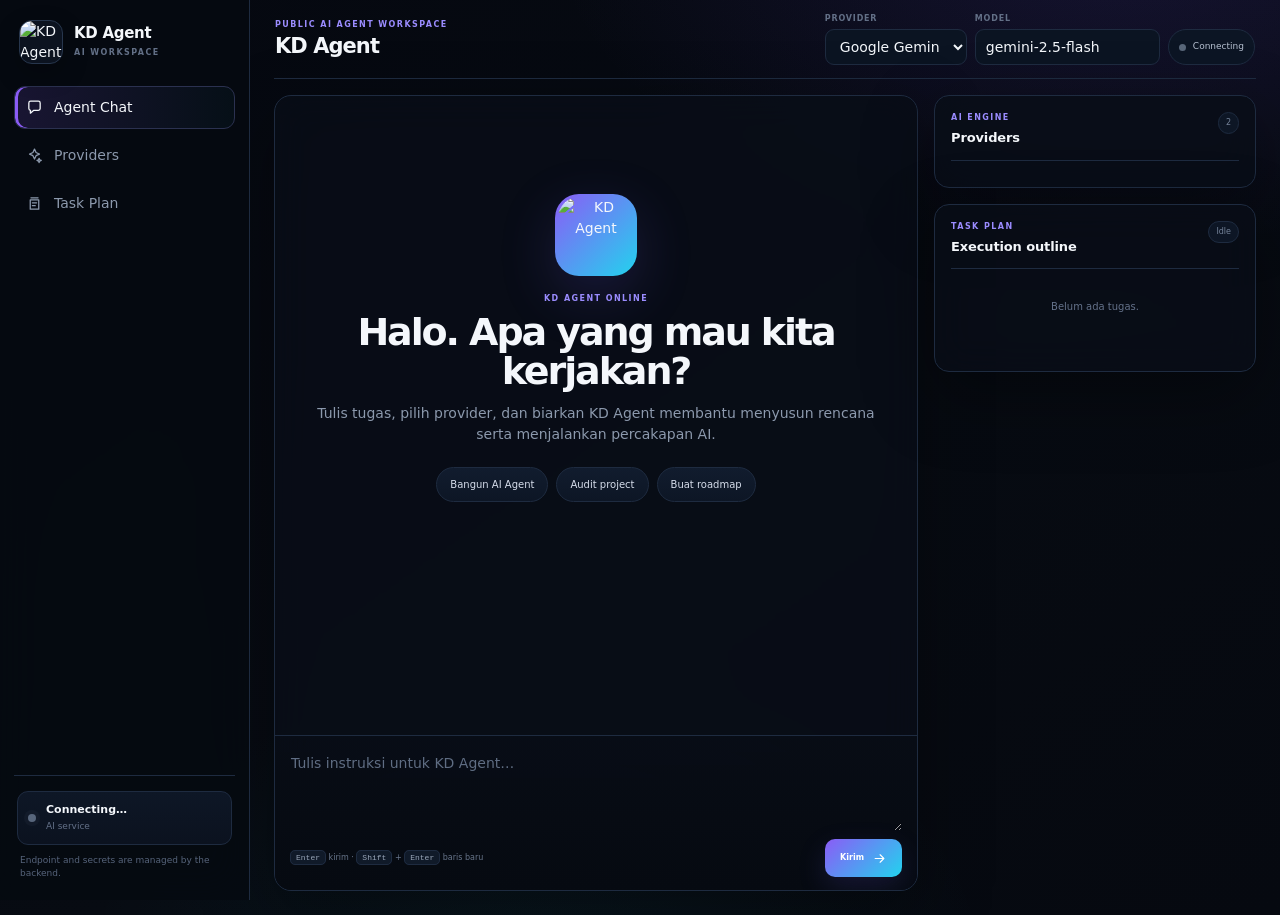
==== commit 7889cfa8: "feat(ui): make Gemini primary provider in panel" ====
--- a/docs/index.html
+++ b/docs/index.html
@@ -65,14 +65,13 @@
             <label class="control">
               <span>Provider</span>
               <select id="provider" aria-label="AI provider">
-                <option value="openai">OpenAI</option>
+                <option value="gemini">Google Gemini</option>
                 <option value="groq">Groq</option>
-                <option value="openrouter">OpenRouter</option>
               </select>
             </label>
             <label class="control model-control">
               <span>Model</span>
-              <input id="model" value="gpt-5.6" aria-label="AI model" autocomplete="off">
+              <input id="model" value="gemini-2.5-flash" aria-label="AI model" autocomplete="off">
             </label>
             <button class="icon-button mobile-only" id="tools-toggle" type="button" aria-label="Buka tools">
               <svg viewBox="0 0 24 24" aria-hidden="true"><path d="M12 8.3a3.7 3.7 0 1 0 0 7.4 3.7 3.7 0 0 0 0-7.4zM4.8 13.2l-1.2.7 1.7 3 1.3-.7c.5.5 1 .9 1.6 1.1V19h3.5v-1.7c.6-.2 1.1-.6 1.6-1.1l1.3.7 1.7-3-1.2-.7.1-1.2-.1-1.2 1.2-.7-1.7-3-1.3.7c-.5-.5-1-.9-1.6-1.1V5H8.2v1.7c-.6.2-1.1.6-1.6 1.1l-1.3-.7-1.7 3 1.2.7-.1 1.2z"/></svg>
@@ -114,7 +113,7 @@
             <section class="panel-card" id="providers">
               <div class="panel-head">
                 <div><p class="eyebrow">AI ENGINE</p><h3>Providers</h3></div>
-                <span class="panel-count" id="provider-count">3</span>
+                <span class="panel-count" id="provider-count">2</span>
               </div>
               <div class="provider-list" id="provider-list"></div>
             </section>
--- a/docs/assets/styles.css
+++ b/docs/assets/styles.css
@@ -1 +1,200 @@
-:root{--bg:#070b14;--surface:#0d1320;--surface-2:#111a2a;--text:#f4f7fb;--muted:#8995aa;--line:#202b3f;--accent:#7c5cff;--good:#4ade80}*{box-sizing:border-box}body{margin:0;background:radial-gradient(circle at 70% -10%,#19213e 0,#070b14 42%,#05070d 100%);color:var(--text);font:14px/1.55 Inter,ui-sans-serif,system-ui,-apple-system,BlinkMacSystemFont,"Segoe UI",sans-serif}button,input,textarea,select{font:inherit}button{cursor:pointer}.app-shell{min-height:100vh;display:grid;grid-template-columns:248px minmax(0,1fr)}.sidebar{border-right:1px solid var(--line);background:rgba(6,10,18,.82);backdrop-filter:blur(18px);padding:22px 16px;display:flex;flex-direction:column;position:sticky;top:0;height:100vh}.brand{display:flex;gap:11px;align-items:center;padding:6px 8px 28px}.brand-mark{width:38px;height:38px;border-radius:12px;display:grid;place-items:center;font-weight:900;background:linear-gradient(135deg,var(--accent),#23c8ff);box-shadow:0 10px 25px #7c5cff33}.brand strong{display:block;font-size:15px}.brand small{color:var(--muted);font-size:9px;letter-spacing:.18em}nav{display:grid;gap:5px}.nav-item{color:var(--muted);text-decoration:none;padding:11px 12px;border-radius:10px;display:flex;gap:10px;align-items:center}.nav-item:hover,.nav-item.active{background:#11192b;color:var(--text)}.nav-item.active{box-shadow:inset 2px 0 var(--accent)}.sidebar-bottom{margin-top:auto;border-top:1px solid var(--line);padding-top:18px}.mini-status{display:flex;gap:10px;align-items:center;margin-bottom:17px}.mini-status i,.live-pill i,.provider-dot{display:block;width:8px;height:8px;border-radius:99px;background:var(--muted)}.mini-status i.good,.live-pill i.good,.provider-dot.good{background:var(--good)}.mini-status strong{display:block;font-size:12px}.mini-status small{display:block;color:var(--muted);font-size:10px;margin-top:1px}.field-label{display:block;color:var(--muted);font-size:10px;text-transform:uppercase;letter-spacing:.1em;margin-bottom:7px}.url-row{display:flex;gap:6px}.url-row input,.top-controls input,.top-controls select{min-width:0;width:100%;background:var(--surface-2);border:1px solid var(--line);color:var(--text);outline:0;border-radius:9px;padding:9px 10px}.url-row input:focus,.top-controls input:focus,.top-controls select:focus{border-color:#6656b8}.icon-btn{width:39px;border:1px solid var(--line);background:var(--surface-2);color:var(--text);border-radius:9px}.security-note{color:#68758b;font-size:10px;line-height:1.45;margin:10px 2px 0}.main{min-width:0;padding:24px 28px 34px}.topbar{display:flex;justify-content:space-between;gap:18px;align-items:flex-end;border-bottom:1px solid var(--line);padding-bottom:18px}.eyebrow{margin:0 0 5px;color:#8a79ff;font-size:9px;font-weight:800;letter-spacing:.18em}.topbar h1{margin:0;font-size:22px}.top-controls{display:grid;grid-template-columns:140px 180px auto;gap:8px;align-items:center}.live-pill{display:flex;align-items:center;gap:7px;color:#b6c0d2;background:#10182a;border:1px solid var(--line);padding:8px 10px;border-radius:99px;font-size:10px;white-space:nowrap}.chat-layout{display:grid;grid-template-columns:minmax(0,1fr) 305px;gap:16px;margin-top:16px}.chat-card,.panel-card{border:1px solid var(--line);background:rgba(10,15,25,.76);border-radius:16px;box-shadow:0 22px 60px #0003}.chat-card{min-height:calc(100vh - 130px);display:flex;flex-direction:column;overflow:hidden}.chat-feed{flex:1;padding:26px;overflow:auto}.welcome{max-width:690px;margin:10vh auto 0;text-align:center}.orb{margin:0 auto 18px;width:58px;height:58px;border-radius:18px;display:grid;place-items:center;font-size:24px;background:radial-gradient(circle at 30% 20%,#8b7aff,#24d4ff 75%);box-shadow:0 15px 40px #6957ff44}.welcome h2{font-size:34px;line-height:1.05;letter-spacing:-.04em;margin:7px 0 12px}.welcome>p:not(.eyebrow){color:var(--muted);max-width:560px;margin:0 auto}.quick-actions{display:flex;justify-content:center;flex-wrap:wrap;gap:8px;margin-top:22px}.quick{border:1px solid var(--line);background:#0e1626;color:#d6deec;padding:8px 11px;border-radius:99px;font-size:11px}.message{display:flex;gap:11px;margin:0 0 18px;max-width:820px}.message.user{margin-left:auto;flex-direction:row-reverse}.avatar{width:30px;height:30px;flex:0 0 30px;border-radius:10px;display:grid;place-items:center;background:#171f31;color:#aeb8cb;font-size:11px;font-weight:800}.message.user .avatar{background:linear-gradient(135deg,var(--accent),#21c9f4);color:#fff}.bubble{max-width:78%;padding:12px 14px;border:1px solid var(--line);background:#0c1320;border-radius:13px 13px 13px 4px;white-space:pre-wrap;word-break:break-word}.message.user .bubble{background:#171332;border-color:#3a2f6d;border-radius:13px 13px 4px 13px}.meta{color:#65728a;font-size:9px;margin-top:5px}.composer{border-top:1px solid var(--line);padding:14px 16px;background:#0a101b}.composer textarea{width:100%;min-height:78px;resize:vertical;background:transparent;border:0;outline:0;color:var(--text);padding:4px 0;font-size:14px}.composer-bar{display:flex;justify-content:space-between;gap:10px;align-items:center;color:#5f6b80;font-size:9px;padding-top:7px}.composer kbd{background:#121a29;border:1px solid var(--line);padding:2px 5px;border-radius:5px;color:#8d99ad}.send-btn{border:0;background:linear-gradient(135deg,var(--accent),#21c9f4);color:white;padding:9px 14px;border-radius:9px;font-weight:800}.send-btn:disabled{opacity:.5;cursor:wait}.right-rail{display:grid;align-content:start;gap:16px}.panel-card{padding:16px}.panel-head{display:flex;justify-content:space-between;align-items:flex-start;padding-bottom:12px;border-bottom:1px solid var(--line)}.panel-head h3{font-size:13px;margin:0}.panel-head>span{color:var(--muted);font-size:10px}.provider-list{display:grid;gap:8px;padding-top:10px}.provider{padding:11px;border:1px solid var(--line);border-radius:11px;background:#0b1220}.provider.active{border-color:#4c3e8a;background:#12172a}.provider-top{display:flex;justify-content:space-between;align-items:center}.provider-name{display:flex;gap:8px;align-items:center;font-weight:700;font-size:11px}.provider small{display:block;color:var(--muted);font-size:9px;margin:4px 0 0 16px}.provider-action{margin-top:8px;width:100%;border:0;background:#141d2f;color:#9ca9be;border-radius:8px;padding:6px;font-size:9px}.plan-empty{color:#617087;text-align:center;font-size:11px;padding:32px 8px}.plan-steps{list-style:none;margin:0;padding:10px 0 0;display:grid;gap:9px}.plan-step{display:flex;gap:9px}.step-num{width:22px;height:22px;border-radius:7px;display:grid;place-items:center;background:#17152a;color:#9d8fff;font-size:9px;font-weight:800;flex:0 0 22px}.step-copy strong{display:block;font-size:10px;text-transform:capitalize}.step-copy p{color:#748198;font-size:9px;line-height:1.4;margin:2px 0 0}.warnings{margin-top:12px;border:1px solid #5b3b22;background:#20170e;color:#c9a16a;border-radius:9px;padding:9px;font-size:9px}.warnings p{margin:3px 0}@media (max-width:1050px){.app-shell{grid-template-columns:205px 1fr}.main{padding:20px}.chat-layout{grid-template-columns:1fr}.right-rail{grid-template-columns:1fr 1fr}.chat-card{min-height:620px}}@media (max-width:760px){.app-shell{display:block}.sidebar{position:static;height:auto;border-right:0;border-bottom:1px solid var(--line)}.sidebar nav{display:flex;overflow:auto}.nav-item{flex:0 0 auto}.sidebar-bottom{margin-top:14px}.topbar{align-items:flex-start;flex-direction:column}.top-controls{width:100%;grid-template-columns:1fr 1fr}.live-pill{justify-content:center}.chat-layout{grid-template-columns:1fr}.right-rail{grid-template-columns:1fr}.main{padding:16px}.welcome{margin-top:8vh}.welcome h2{font-size:28px}.bubble{max-width:88%}}+:root{
+  --bg:#070b12;
+  --bg-soft:#0b111c;
+  --panel:#0d1422;
+  --panel-2:#101a2b;
+  --panel-3:#131f33;
+  --line:#1e2b40;
+  --line-soft:#162237;
+  --text:#f4f7fb;
+  --muted:#8c99ad;
+  --muted-2:#637087;
+  --accent:#8b5cf6;
+  --accent-2:#22d3ee;
+  --success:#4ade80;
+  --danger:#fb7185;
+  --shadow:0 24px 70px rgba(0,0,0,.34);
+}
+*{box-sizing:border-box}
+html{min-width:320px;background:var(--bg);scroll-behavior:smooth}
+body{margin:0;min-height:100vh;background:
+radial-gradient(900px 500px at 88% -8%,rgba(98,63,210,.17),transparent 64%),
+radial-gradient(650px 420px at 42% 105%,rgba(34,211,238,.06),transparent 70%),
+linear-gradient(145deg,#050810,var(--bg) 55%,#060910);
+color:var(--text);
+font:14px/1.5 Inter,ui-sans-serif,system-ui,-apple-system,BlinkMacSystemFont,"Segoe UI",sans-serif;
+}
+button,input,textarea,select{font:inherit}
+button{cursor:pointer}
+button:disabled{cursor:not-allowed}
+svg{width:18px;height:18px;fill:none;stroke:currentColor;stroke-width:1.8;stroke-linecap:round;stroke-linejoin:round}
+.app-shell{min-height:100vh;display:grid;grid-template-columns:250px minmax(0,1fr);background:transparent}
+.sidebar{position:sticky;top:0;height:100vh;min-width:0;display:flex;flex-direction:column;padding:18px 14px;background:rgba(6,10,17,.9);border-right:1px solid var(--line);backdrop-filter:blur(22px);z-index:100}
+.sidebar-head{position:relative;padding:2px 5px 22px}
+.brand{display:flex;align-items:center;gap:11px;min-width:0;color:inherit;text-decoration:none}
+.brand-logo{width:44px;height:44px;flex:0 0 44px;display:grid;place-items:center;overflow:hidden;border-radius:13px;background:#0c1320;border:1px solid #27364d;box-shadow:0 10px 26px rgba(0,0,0,.24)}
+.brand-logo img{display:block;width:100%;height:100%;object-fit:cover}
+.brand-copy{min-width:0}
+.brand-copy strong{display:block;font-size:15px;line-height:1.15;letter-spacing:-.02em}
+.brand-copy small{display:block;margin-top:4px;color:var(--muted-2);font-size:8px;font-weight:800;letter-spacing:.18em}
+.nav{display:grid;gap:5px}
+.nav-item{display:flex;align-items:center;gap:11px;min-height:42px;padding:10px 11px;color:var(--muted);text-decoration:none;border:1px solid transparent;border-radius:11px;transition:background .18s,border-color .18s,color .18s,transform .18s}
+.nav-item svg{width:17px;height:17px;flex:0 0 17px}
+.nav-item:hover{color:var(--text);background:#0e1727;border-color:var(--line)}
+.nav-item.active{color:var(--text);background:linear-gradient(90deg,rgba(139,92,246,.15),rgba(34,211,238,.03));border-color:#2b3150;box-shadow:inset 3px 0 var(--accent)}
+.sidebar-foot{margin-top:auto;border-top:1px solid var(--line);padding:15px 3px 2px}
+.connection-card{display:flex;align-items:center;gap:10px;padding:10px;border:1px solid var(--line);border-radius:11px;background:linear-gradient(180deg,#0e1726,#0b121f)}
+.status-dot{width:8px;height:8px;flex:0 0 8px;border-radius:50%;background:#58667c;box-shadow:0 0 0 4px rgba(88,102,124,.08)}
+.status-dot.good{background:var(--success);box-shadow:0 0 0 4px rgba(74,222,128,.08)}
+.connection-card strong{display:block;font-size:11px}.connection-card small{display:block;margin-top:2px;color:var(--muted-2);font-size:9px}
+.sidebar-foot>p{margin:9px 3px 0;color:#56647b;font-size:9px;line-height:1.45}
+.workspace{min-width:0;padding:0 24px 24px}
+.topbar{min-height:72px;display:flex;align-items:center;justify-content:space-between;gap:18px;padding:13px 1px;border-bottom:1px solid var(--line)}
+.topbar-main{display:flex;align-items:center;gap:10px;min-width:0}
+.title-wrap{min-width:0}
+.eyebrow{margin:0 0 4px;color:#9b8cff;font-size:8px;font-weight:900;letter-spacing:.18em}
+.title-wrap h1{margin:0;font-size:21px;line-height:1.1;letter-spacing:-.045em}
+.topbar-tools{display:flex;align-items:flex-end;gap:8px;min-width:0}
+.control{display:grid;gap:4px;min-width:0}
+.control>span{color:var(--muted-2);font-size:8px;font-weight:800;text-transform:uppercase;letter-spacing:.1em}
+.control select,.control input{height:36px;min-width:0;border:1px solid var(--line);border-radius:9px;background:#0b1422;color:var(--text);outline:0;padding:0 10px}
+.control select{width:142px}.model-control input{width:185px}
+.control select:focus,.control input:focus{border-color:#5747a3;box-shadow:0 0 0 3px rgba(139,92,246,.08)}
+.live-pill{height:36px;display:flex;align-items:center;gap:7px;padding:0 10px;border:1px solid var(--line);border-radius:999px;background:#0c1524;color:#b8c2d2;font-size:9px;white-space:nowrap}
+.live-pill i{width:7px;height:7px;border-radius:50%;background:#59677a}
+.live-pill i.good{background:var(--success);box-shadow:0 0 0 4px rgba(74,222,128,.08)}
+.mobile-only{display:none!important}
+.icon-button{border:0;background:transparent;color:#e6edf8;padding:0}
+.content-grid{display:grid;grid-template-columns:minmax(0,1fr) 322px;gap:16px;margin-top:16px;min-width:0}
+.chat-card,.panel-card{min-width:0;border:1px solid var(--line);background:rgba(9,14,24,.82);box-shadow:var(--shadow);backdrop-filter:blur(18px)}
+.chat-card{min-height:calc(100vh - 104px);display:flex;flex-direction:column;border-radius:17px;overflow:hidden}
+.chat-feed{flex:1;min-height:0;overflow:auto;padding:26px}
+.welcome{max-width:700px;margin:8vh auto 0;text-align:center}
+.welcome-logo{width:82px;height:82px;margin:0 auto 17px;padding:3px;border-radius:24px;background:linear-gradient(135deg,var(--accent),var(--accent-2));box-shadow:0 18px 55px rgba(90,74,200,.23)}
+.welcome-logo img{display:block;width:100%;height:100%;object-fit:cover;border-radius:21px}
+.welcome h2{margin:8px 0 12px;font-size:38px;line-height:1.03;letter-spacing:-.055em}
+.welcome-copy{max-width:600px;margin:0 auto;color:var(--muted)}
+.quick-actions{display:flex;flex-wrap:wrap;justify-content:center;gap:8px;margin-top:22px}
+.quick{border:1px solid var(--line);border-radius:999px;background:linear-gradient(180deg,#111c2e,#0d1625);color:#d6ddeb;padding:9px 13px;font-size:10px;transition:transform .18s,border-color .18s,background .18s}
+.quick:hover{transform:translateY(-1px);border-color:#41516f;background:#142039}
+.message{display:flex;align-items:flex-start;gap:10px;width:100%;min-width:0;margin:0 0 18px}
+.message.user{justify-content:flex-start;flex-direction:row-reverse}
+.avatar{width:31px;height:31px;flex:0 0 31px;display:grid;place-items:center;border-radius:10px;background:#151f31;border:1px solid #2a3950;color:#aebacd;font-size:9px;font-weight:900}
+.message.user .avatar{background:linear-gradient(135deg,var(--accent),var(--accent-2));border-color:transparent;color:#fff}
+.message-body{flex:0 1 auto;width:max-content;min-width:0;max-width:calc(100% - 41px)}
+.message.user .message-body{max-width:min(78%,680px);display:flex;flex-direction:column;align-items:flex-end}
+.bubble{display:block;width:max-content;min-width:46px;max-width:100%;padding:11px 13px;border:1px solid var(--line);border-radius:14px 14px 14px 5px;background:#0c1421;white-space:pre-wrap;writing-mode:horizontal-tb;word-break:normal;overflow-wrap:anywhere;line-height:1.5}
+.message.user .bubble{border-radius:14px 14px 5px 14px;background:linear-gradient(135deg,#1a1537,#14182e);border-color:#473875}
+.message.error .bubble{background:rgba(127,29,29,.2);border-color:rgba(248,113,113,.5);color:#fecaca}
+.message.error .avatar{background:rgba(127,29,29,.34);border-color:rgba(248,113,113,.42);color:#fecaca}
+.meta{margin-top:5px;color:#617089;font-size:8px}
+.message.user .meta{text-align:right}
+.composer{border-top:1px solid var(--line);padding:13px 15px;background:linear-gradient(180deg,rgba(8,13,22,.7),rgba(6,10,17,.96))}
+.composer textarea{display:block;width:100%;min-height:82px;max-height:220px;resize:vertical;border:0;outline:0;background:transparent;color:var(--text);padding:4px 1px;font-size:14px}
+.composer textarea::placeholder{color:#5f6d83}
+.composer-bar{display:flex;align-items:center;justify-content:space-between;gap:12px;padding-top:8px;color:#68768b;font-size:8px}
+kbd{padding:2px 5px;border:1px solid var(--line);border-radius:5px;background:#101a29;color:#9aa7ba}
+.send-btn{display:inline-flex;align-items:center;justify-content:center;gap:8px;height:38px;padding:0 15px;border:0;border-radius:10px;background:linear-gradient(135deg,var(--accent),var(--accent-2));color:#fff;font-weight:900;box-shadow:0 10px 28px rgba(87,75,190,.2)}
+.send-btn svg{width:15px;height:15px}.send-btn:disabled{opacity:.45}
+.right-rail{min-width:0;display:grid;align-content:start;gap:16px}
+.panel-card{border-radius:15px;padding:16px}
+.panel-head{display:flex;align-items:flex-start;justify-content:space-between;gap:10px;padding-bottom:12px;border-bottom:1px solid var(--line)}
+.panel-head h3{margin:0;font-size:13px;letter-spacing:-.01em}
+.panel-count{padding:4px 7px;border:1px solid var(--line);border-radius:999px;background:#0d1625;color:#75839a;font-size:8px;white-space:nowrap}
+.provider-list{display:grid;gap:8px;padding-top:10px}
+.provider{padding:11px;border:1px solid var(--line);border-radius:11px;background:linear-gradient(180deg,#0c1524,#0a111d)}
+.provider.active{border-color:#58479d;background:linear-gradient(180deg,#15182d,#101522);box-shadow:0 10px 26px rgba(83,67,158,.1)}
+.provider-top{display:flex;align-items:center;justify-content:space-between;gap:8px}
+.provider-name{display:flex;align-items:center;gap:8px;font-size:11px;font-weight:800}
+.provider-dot{width:7px;height:7px;border-radius:50%;background:#5c6a7d}.provider-dot.good{background:var(--success);box-shadow:0 0 0 4px rgba(74,222,128,.06)}
+.provider-status{font-size:8px;font-weight:900;color:#65738a}.provider-status.ready{color:var(--success)}
+.provider-model{display:block;margin:5px 0 0 15px;color:#738198;font-size:8px;white-space:nowrap;overflow:hidden;text-overflow:ellipsis}
+.provider-action{width:100%;margin-top:9px;height:30px;border:1px solid var(--line);border-radius:8px;background:#111b2d;color:#9ba8bc;font-size:8px;font-weight:800}
+.provider-action:hover:not(:disabled){border-color:#3c4d69;background:#162238;color:#fff}.provider-action:disabled{opacity:.6}
+.plan-empty{padding:30px 6px;color:#64728a;text-align:center;font-size:10px}
+.plan-steps{display:grid;gap:10px;margin:0;padding:11px 0 0;list-style:none}
+.plan-step{display:flex;gap:9px}
+.step-num{width:23px;height:23px;flex:0 0 23px;display:grid;place-items:center;border-radius:7px;background:#17152b;border:1px solid #352d5c;color:#a79aff;font-size:8px;font-weight:900}
+.step-copy{min-width:0}.step-copy strong{display:block;font-size:10px;text-transform:capitalize}.step-copy p{margin:2px 0 0;color:#728098;font-size:8px;line-height:1.45}
+.warnings{margin-top:12px;padding:9px;border:1px solid rgba(180,113,42,.4);border-radius:9px;background:rgba(82,53,16,.28);color:#d6b17a;font-size:8px}
+.warnings p{margin:3px 0}
+.drawer-backdrop[hidden]{display:none!important}.drawer-close{display:none!important}
+
+@media (max-width:1100px){
+  .app-shell{grid-template-columns:220px minmax(0,1fr)}
+  .workspace{padding:0 18px 18px}
+  .content-grid{grid-template-columns:minmax(0,1fr) 290px}
+  .model-control{display:none}
+  .control select{width:135px}
+}
+
+@media (max-width:860px){
+  .app-shell{display:block;min-height:100dvh}
+  .workspace{padding:0 12px 12px}
+  .sidebar{
+    position:fixed;left:0;top:0;bottom:0;width:min(84vw,320px);height:100dvh;
+    transform:translateX(-105%);transition:transform .25s cubic-bezier(.22,.61,.36,1);
+    box-shadow:22px 0 65px rgba(0,0,0,.48);overflow-y:auto
+  }
+  .sidebar.open{transform:translateX(0)}
+  .drawer-close{
+    display:flex!important;align-items:center;justify-content:center;
+    width:34px;height:34px;position:absolute;right:12px;top:12px;
+    border:0!important;border-radius:9px;background:transparent!important;color:#e9eef7;
+  }
+  .drawer-close:hover{background:rgba(255,255,255,.06)!important}
+  .drawer-close svg{width:18px;height:18px}
+  .sidebar .sidebar-head{padding-right:38px}
+  .mobile-only{display:flex!important}
+  .icon-button.mobile-only{
+    width:36px;height:36px;align-items:center;justify-content:center;flex:0 0 36px;
+    border:1px solid var(--line);border-radius:10px;background:#0c1524;color:#eef3fb;
+  }
+  .icon-button.mobile-only:hover{background:#111c2d;border-color:#334461}
+  .topbar{
+    min-height:68px;position:sticky;top:0;z-index:40;
+    display:grid;grid-template-columns:auto minmax(0,1fr) auto;gap:8px;
+    background:rgba(5,9,16,.9);backdrop-filter:blur(20px)
+  }
+  .topbar-main{display:contents}
+  .title-wrap{grid-column:2;grid-row:1;align-self:center}
+  .topbar-main>#sidebar-toggle{grid-column:1;grid-row:1;align-self:center}
+  .topbar-tools{grid-column:3;grid-row:1;align-self:center;display:flex;gap:6px}
+  .topbar-tools .control{display:none}
+  .live-pill{height:36px;padding:0 8px}
+  .content-grid{display:block;margin-top:12px}
+  .chat-card{min-height:calc(100dvh - 92px);border-radius:15px}
+  .chat-feed{padding:20px 13px}
+  .right-rail{
+    position:fixed;right:0;top:0;bottom:0;width:min(88vw,380px);height:100dvh;
+    transform:translateX(105%);transition:transform .25s cubic-bezier(.22,.61,.36,1);
+    z-index:100;display:block;overflow-y:auto;padding:58px 13px 18px;
+    background:rgba(6,10,17,.98);box-shadow:-22px 0 65px rgba(0,0,0,.48)
+  }
+  .right-rail.open{transform:translateX(0)}
+  .right-rail .drawer-close{display:flex!important}
+  .drawer-backdrop{
+    position:fixed;inset:0;z-index:90;background:rgba(0,0,0,.64);
+    backdrop-filter:blur(3px)
+  }
+  body.drawer-open{overflow:hidden}
+  .welcome{margin-top:7vh}.welcome h2{font-size:30px}
+  .composer{padding:12px}.composer textarea{min-height:70px}
+  .composer-bar>span{display:none}.send-btn{margin-left:auto}
+  .message.user .message-body{max-width:calc(100vw - 70px)}
+}
+
+@media (max-width:520px){
+  .workspace{padding:0 8px 8px}
+  .topbar{gap:5px}.title-wrap h1{font-size:19px}
+  .live-pill{font-size:8px}.chat-feed{padding:18px 10px}
+  .welcome-logo{width:70px;height:70px;border-radius:21px}.welcome-logo img{border-radius:18px}
+  .welcome h2{font-size:27px}
+  .quick{font-size:9px;padding:8px 10px}
+  .message-body{max-width:calc(100vw - 58px)}
+  .message.user .message-body{max-width:calc(100vw - 58px)}
+  .bubble{min-width:44px;padding:10px 12px}
+}
+@media (min-width:861px){
+  .mobile-only,.drawer-backdrop{display:none!important}
+}
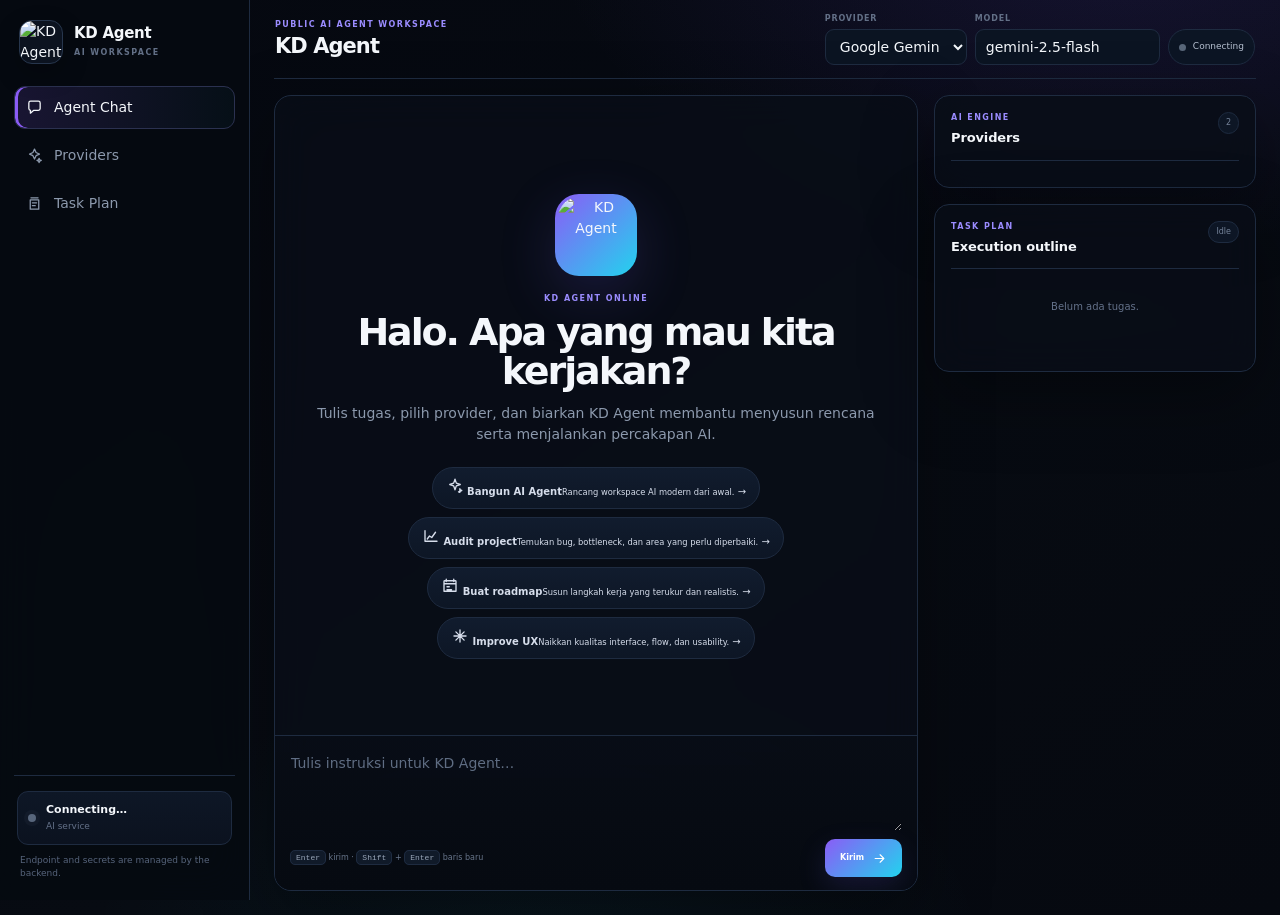
==== commit 6aca5ecc: "feat(ui): upgrade welcome prompt cards" ====
--- a/docs/index.html
+++ b/docs/index.html
@@ -88,10 +88,27 @@
                 <p class="eyebrow">KD AGENT ONLINE</p>
                 <h2>Halo. Apa yang mau kita kerjakan?</h2>
                 <p class="welcome-copy">Tulis tugas, pilih provider, dan biarkan KD Agent membantu menyusun rencana serta menjalankan percakapan AI.</p>
-                <div class="quick-actions">
-                  <button class="quick" type="button" data-prompt="Buat rencana untuk membangun website AI Agent modern.">Bangun AI Agent</button>
-                  <button class="quick" type="button" data-prompt="Analisis struktur project saya dan cari masalah utama yang perlu diperbaiki.">Audit project</button>
-                  <button class="quick" type="button" data-prompt="Buat roadmap coding 7 hari untuk menyelesaikan project ini.">Buat roadmap</button>
+                <div class="quick-actions" aria-label="Suggested prompts">
+                  <button class="quick quick-card" type="button" data-prompt="Buat rencana untuk membangun website AI Agent modern.">
+                    <span class="quick-icon"><svg viewBox="0 0 24 24" aria-hidden="true"><path d="M12 3l1.8 5.2L19 10l-5.2 1.8L12 17l-1.8-5.2L5 10l5.2-1.8zM18.5 15.5l.7 1.8 1.8.7-1.8.7-.7 1.8-1.8-.7 1.8-.7z"/></svg></span>
+                    <span class="quick-copy"><strong>Bangun AI Agent</strong><small>Rancang workspace AI modern dari awal.</small></span>
+                    <span class="quick-arrow">→</span>
+                  </button>
+                  <button class="quick quick-card" type="button" data-prompt="Analisis struktur project saya dan cari masalah utama yang perlu diperbaiki.">
+                    <span class="quick-icon"><svg viewBox="0 0 24 24" aria-hidden="true"><path d="M4 19V5m0 14h16M7 16l3-4 3 2 5-7"/></svg></span>
+                    <span class="quick-copy"><strong>Audit project</strong><small>Temukan bug, bottleneck, dan area yang perlu diperbaiki.</small></span>
+                    <span class="quick-arrow">→</span>
+                  </button>
+                  <button class="quick quick-card" type="button" data-prompt="Buat roadmap coding 7 hari untuk menyelesaikan project ini.">
+                    <span class="quick-icon"><svg viewBox="0 0 24 24" aria-hidden="true"><path d="M7 3v3M17 3v3M4 9h16M5 5h14a1 1 0 0 1 1 1v13H4V6a1 1 0 0 1 1-1zM8 13h3M8 17h6"/></svg></span>
+                    <span class="quick-copy"><strong>Buat roadmap</strong><small>Susun langkah kerja yang terukur dan realistis.</small></span>
+                    <span class="quick-arrow">→</span>
+                  </button>
+                  <button class="quick quick-card" type="button" data-prompt="Jelaskan cara memperbaiki performa dan UX aplikasi web saya.">
+                    <span class="quick-icon"><svg viewBox="0 0 24 24" aria-hidden="true"><path d="M12 4v16M4 12h16M6.5 6.5l11 11M17.5 6.5l-11 11"/></svg></span>
+                    <span class="quick-copy"><strong>Improve UX</strong><small>Naikkan kualitas interface, flow, dan usability.</small></span>
+                    <span class="quick-arrow">→</span>
+                  </button>
                 </div>
               </div>
             </div>
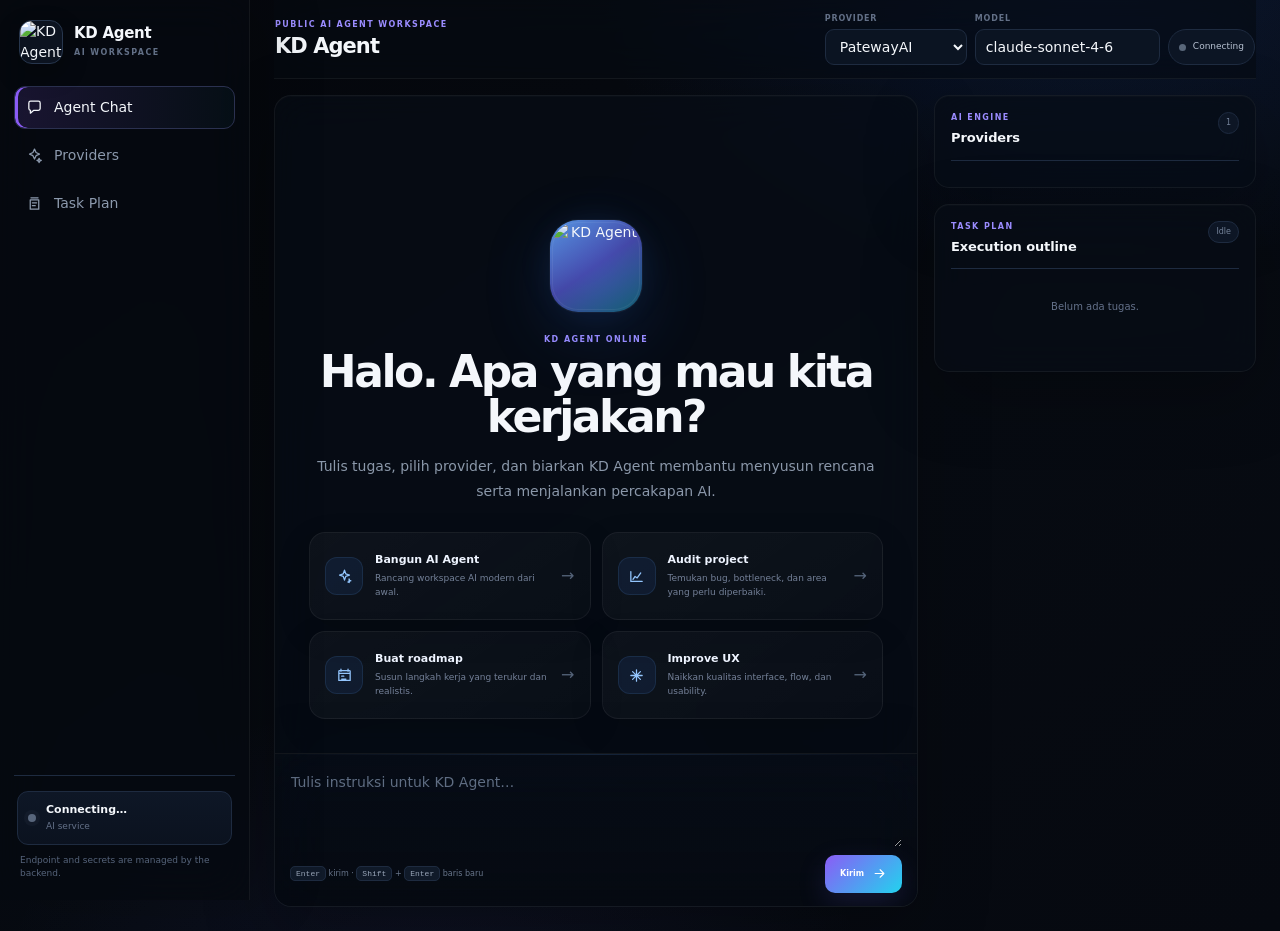
==== commit 388df6c8: "feat(ui): show PatewayAI provider" ====
--- a/docs/index.html
+++ b/docs/index.html
@@ -65,13 +65,12 @@
             <label class="control">
               <span>Provider</span>
               <select id="provider" aria-label="AI provider">
-                <option value="gemini">Google Gemini</option>
-                <option value="groq">Groq</option>
+                <option value="pateway">PatewayAI</option>
               </select>
             </label>
             <label class="control model-control">
               <span>Model</span>
-              <input id="model" value="gemini-2.5-flash" aria-label="AI model" autocomplete="off">
+              <input id="model" value="claude-sonnet-4-6" aria-label="AI model" autocomplete="off">
             </label>
             <button class="icon-button mobile-only" id="tools-toggle" type="button" aria-label="Buka tools">
               <svg viewBox="0 0 24 24" aria-hidden="true"><path d="M12 8.3a3.7 3.7 0 1 0 0 7.4 3.7 3.7 0 0 0 0-7.4zM4.8 13.2l-1.2.7 1.7 3 1.3-.7c.5.5 1 .9 1.6 1.1V19h3.5v-1.7c.6-.2 1.1-.6 1.6-1.1l1.3.7 1.7-3-1.2-.7.1-1.2-.1-1.2 1.2-.7-1.7-3-1.3.7c-.5-.5-1-.9-1.6-1.1V5H8.2v1.7c-.6.2-1.1.6-1.6 1.1l-1.3-.7-1.7 3 1.2.7-.1 1.2z"/></svg>
@@ -130,7 +129,7 @@
             <section class="panel-card" id="providers">
               <div class="panel-head">
                 <div><p class="eyebrow">AI ENGINE</p><h3>Providers</h3></div>
-                <span class="panel-count" id="provider-count">2</span>
+                <span class="panel-count" id="provider-count">1</span>
               </div>
               <div class="provider-list" id="provider-list"></div>
             </section>
--- a/docs/assets/styles.css
+++ b/docs/assets/styles.css
@@ -197,4 +197,347 @@
 }
 @media (min-width:861px){
   .mobile-only,.drawer-backdrop{display:none!important}
-}+}
+
+/* PREMIUM CHAT EXPERIENCE */
+:root{
+  --glass:rgba(8,13,22,.72);
+  --glass-line:rgba(255,255,255,.055);
+}
+body{
+  background:
+    radial-gradient(800px 480px at 85% -4%,rgba(37,99,235,.14),transparent 64%),
+    radial-gradient(650px 460px at 34% 108%,rgba(99,102,241,.08),transparent 68%),
+    linear-gradient(145deg,#05070c,#070b12 56%,#060910);
+}
+.sidebar{
+  background:rgba(6,10,17,.76);
+  border-right-color:var(--glass-line);
+  box-shadow:18px 0 55px rgba(0,0,0,.16);
+}
+.topbar{
+  position:sticky;
+  top:0;
+  z-index:60;
+  background:rgba(7,11,18,.66);
+  border-bottom-color:var(--glass-line);
+  backdrop-filter:blur(24px) saturate(140%);
+  -webkit-backdrop-filter:blur(24px) saturate(140%);
+}
+.chat-card,.panel-card{
+  border-color:var(--glass-line);
+  background:var(--glass);
+  box-shadow:0 24px 70px rgba(0,0,0,.25),inset 0 1px 0 rgba(255,255,255,.015);
+  backdrop-filter:blur(20px) saturate(135%);
+  -webkit-backdrop-filter:blur(20px) saturate(135%);
+}
+.chat-feed{
+  padding:34px clamp(16px,3vw,34px);
+  scroll-behavior:smooth;
+  scrollbar-width:thin;
+  scrollbar-color:rgba(148,163,184,.18) transparent;
+}
+.chat-feed::-webkit-scrollbar{width:7px}
+.chat-feed::-webkit-scrollbar-track{background:transparent}
+.chat-feed::-webkit-scrollbar-thumb{background:rgba(148,163,184,.15);border-radius:999px}
+.welcome{
+  max-width:800px;
+  margin:clamp(6vh,10vh,14vh) auto 0;
+}
+.welcome-logo{
+  position:relative;
+  width:92px;
+  height:92px;
+  padding:2px;
+  margin:0 auto 22px;
+  border-radius:28px;
+  background:linear-gradient(145deg,rgba(96,165,250,.9),rgba(99,102,241,.65),rgba(34,211,238,.42));
+  box-shadow:0 0 0 1px rgba(255,255,255,.04),0 20px 70px rgba(37,99,235,.18);
+  animation:welcome-float 5s ease-in-out infinite;
+}
+.welcome-logo::before{
+  content:"";
+  position:absolute;
+  inset:-18px;
+  border-radius:38px;
+  background:radial-gradient(circle,rgba(59,130,246,.19),transparent 67%);
+  filter:blur(12px);
+  z-index:-1;
+  animation:welcome-pulse 3.2s ease-in-out infinite;
+}
+.welcome-logo img{
+  border-radius:26px;
+  box-shadow:inset 0 0 0 1px rgba(255,255,255,.06);
+}
+.welcome h2{
+  max-width:760px;
+  margin:0 auto 14px;
+  font-size:clamp(29px,4vw,44px);
+  line-height:1.02;
+  letter-spacing:-.055em;
+}
+.welcome-copy{
+  max-width:650px;
+  color:#8b98aa;
+  font-size:14px;
+  line-height:1.8;
+}
+.quick-actions{
+  display:grid;
+  grid-template-columns:repeat(2,minmax(0,1fr));
+  gap:11px;
+  max-width:760px;
+  margin:28px auto 0;
+}
+.quick.quick-card{
+  display:grid;
+  grid-template-columns:auto minmax(0,1fr) auto;
+  align-items:center;
+  gap:12px;
+  width:100%;
+  min-height:88px;
+  padding:15px;
+  border:1px solid rgba(255,255,255,.055);
+  border-radius:16px;
+  background:linear-gradient(145deg,rgba(255,255,255,.035),rgba(255,255,255,.015));
+  color:#dbe4f1;
+  text-align:left;
+  box-shadow:0 12px 34px rgba(0,0,0,.13);
+  transition:transform .22s ease,border-color .22s ease,background .22s ease,box-shadow .22s ease;
+}
+.quick.quick-card:hover{
+  transform:translateY(-2px);
+  border-color:rgba(96,165,250,.23);
+  background:linear-gradient(145deg,rgba(37,99,235,.10),rgba(255,255,255,.02));
+  box-shadow:0 18px 42px rgba(0,0,0,.19),0 0 28px rgba(37,99,235,.055);
+}
+.quick.quick-card:active{transform:translateY(0) scale(.99)}
+.quick-icon{
+  display:grid;
+  place-items:center;
+  width:38px;
+  height:38px;
+  border-radius:12px;
+  color:#93c5fd;
+  background:rgba(59,130,246,.09);
+  border:1px solid rgba(96,165,250,.12);
+}
+.quick-icon svg{width:17px;height:17px}
+.quick-copy{min-width:0}
+.quick-copy strong{display:block;color:#eef4ff;font-size:11px}
+.quick-copy small{display:block;margin-top:4px;color:#748198;font-size:9px;line-height:1.55}
+.quick-arrow{color:#55647a;font-size:16px;transition:transform .22s ease,color .22s ease}
+.quick.quick-card:hover .quick-arrow{color:#93c5fd;transform:translateX(2px)}
+.message{
+  margin-bottom:24px;
+  animation:message-in .34s cubic-bezier(.22,.61,.36,1) both;
+}
+.message.user .message-body{max-width:min(78%,720px)}
+.bubble{
+  border-color:rgba(255,255,255,.055);
+  background:rgba(12,18,29,.78);
+  box-shadow:0 12px 30px rgba(0,0,0,.10);
+  line-height:1.72;
+  overflow-wrap:anywhere;
+  word-break:break-word;
+}
+.message.user .bubble{
+  padding:12px 15px;
+  background:linear-gradient(145deg,#2563eb,#1d4ed8);
+  border-color:rgba(147,197,253,.08);
+  box-shadow:0 12px 30px rgba(30,64,175,.20);
+  color:#fff;
+}
+.message.assistant .message-body{width:100%}
+.message.assistant .bubble{
+  width:100%;
+  max-width:850px;
+  padding:0;
+  border:0;
+  background:transparent;
+  box-shadow:none;
+  color:#dbe4f0;
+  line-height:1.8;
+}
+.message.assistant .bubble p{margin:0 0 14px}
+.message.assistant .bubble p:last-child{margin-bottom:0}
+.message.assistant .bubble h1,
+.message.assistant .bubble h2,
+.message.assistant .bubble h3{
+  margin:22px 0 10px;
+  color:#f1f5fb;
+  line-height:1.25;
+}
+.message.assistant .bubble h1{font-size:20px}
+.message.assistant .bubble h2{font-size:18px}
+.message.assistant .bubble h3{font-size:15px}
+.md-list{margin:10px 0 15px;padding-left:20px}
+.md-list li{margin:5px 0;padding-left:3px}
+.md-quote{
+  margin:14px 0;
+  padding:10px 14px;
+  border-left:2px solid rgba(96,165,250,.45);
+  background:rgba(59,130,246,.04);
+  color:#98a6ba;
+  border-radius:0 10px 10px 0;
+}
+.inline-code{
+  display:inline;
+  padding:2px 6px;
+  border:1px solid rgba(255,255,255,.06);
+  border-radius:6px;
+  background:rgba(255,255,255,.045);
+  color:#c7d7f1;
+  font:.92em/1.4 ui-monospace,SFMono-Regular,Menlo,Monaco,Consolas,"Liberation Mono",monospace;
+}
+.code-block{
+  width:100%;
+  max-width:900px;
+  margin:15px 0;
+  overflow:hidden;
+  border:1px solid rgba(255,255,255,.06);
+  border-radius:14px;
+  background:#090d14;
+  box-shadow:0 18px 48px rgba(0,0,0,.22);
+}
+.code-head{
+  display:flex;
+  align-items:center;
+  justify-content:space-between;
+  gap:10px;
+  min-height:36px;
+  padding:7px 9px 7px 12px;
+  border-bottom:1px solid rgba(255,255,255,.055);
+  background:rgba(255,255,255,.025);
+}
+.code-language{
+  display:flex;
+  align-items:center;
+  gap:7px;
+  color:#7e8ca2;
+  font-size:9px;
+  font-weight:800;
+  letter-spacing:.08em;
+  text-transform:uppercase;
+}
+.code-language::before{
+  content:"";
+  width:6px;height:6px;
+  border-radius:50%;
+  background:#3b82f6;
+  box-shadow:0 0 12px rgba(59,130,246,.55);
+}
+.code-copy,.message-action{
+  display:inline-flex;
+  align-items:center;
+  justify-content:center;
+  gap:6px;
+  border:1px solid transparent;
+  border-radius:8px;
+  background:transparent;
+  color:#65738a;
+  font-size:9px;
+  transition:background .18s,border-color .18s,color .18s,transform .18s;
+}
+.code-copy{height:27px;padding:0 8px}
+.code-copy:hover,.message-action:hover{
+  border-color:rgba(255,255,255,.06);
+  background:rgba(255,255,255,.045);
+  color:#dfe7f3;
+}
+.code-copy.copied{color:#4ade80}
+.code-block pre{
+  max-width:100%;
+  margin:0;
+  padding:15px;
+  overflow:auto;
+  color:#d8e1ee;
+  font:12px/1.75 ui-monospace,SFMono-Regular,Menlo,Monaco,Consolas,"Liberation Mono",monospace;
+  white-space:pre;
+  scrollbar-width:thin;
+}
+.message-actions{
+  display:flex;
+  align-items:center;
+  gap:2px;
+  margin-top:7px;
+  opacity:.76;
+}
+.message-action{width:30px;height:28px}
+.message-action.selected{
+  color:#93c5fd;
+  border-color:rgba(96,165,250,.12);
+  background:rgba(59,130,246,.07);
+}
+.message-action[data-action="down"].selected{
+  color:#fda4af;
+  border-color:rgba(251,113,133,.12);
+  background:rgba(244,63,94,.06);
+}
+.message-action.copied{color:#4ade80}
+.message.error .bubble{
+  width:100%;
+  max-width:850px;
+  padding:12px 14px;
+  background:rgba(127,29,29,.15);
+  border:1px solid rgba(248,113,113,.22);
+  color:#fecaca;
+  box-shadow:none;
+}
+.thinking .bubble{
+  display:inline-flex!important;
+  align-items:center;
+  gap:8px;
+  width:auto!important;
+  padding:10px 12px!important;
+  border:1px solid rgba(255,255,255,.045)!important;
+  border-radius:12px!important;
+  background:rgba(255,255,255,.025)!important;
+  color:#7f8ca1!important;
+}
+.thinking-label{font-size:9px}
+.thinking-dots{display:inline-flex;align-items:center;gap:4px}
+.thinking-dot{
+  width:5px;height:5px;border-radius:50%;
+  background:#64748b;
+  animation:thinking-bounce 1.15s ease-in-out infinite;
+}
+.thinking-dot:nth-child(2){animation-delay:.14s}
+.thinking-dot:nth-child(3){animation-delay:.28s}
+.composer{
+  position:relative;
+  border-top-color:var(--glass-line);
+  background:linear-gradient(180deg,rgba(8,13,22,.55),rgba(6,10,17,.83));
+  backdrop-filter:blur(26px) saturate(145%);
+  -webkit-backdrop-filter:blur(26px) saturate(145%);
+  box-shadow:0 -14px 40px rgba(0,0,0,.10);
+}
+.composer::before{
+  content:"";
+  position:absolute;
+  left:0;right:0;top:0;height:1px;
+  background:linear-gradient(90deg,transparent,rgba(96,165,250,.16),transparent);
+}
+.composer textarea{min-height:78px;line-height:1.7}
+.send-btn{transition:transform .18s ease,filter .18s ease,box-shadow .18s ease}
+.send-btn:hover:not(:disabled){filter:brightness(1.06);transform:translateY(-1px);box-shadow:0 16px 36px rgba(37,99,235,.28)}
+.send-btn:active:not(:disabled){transform:translateY(0) scale(.98)}
+@keyframes message-in{from{opacity:0;transform:translateY(8px)}to{opacity:1;transform:translateY(0)}}
+@keyframes thinking-bounce{0%,60%,100%{opacity:.3;transform:translateY(0)}30%{opacity:1;transform:translateY(-2px)}}
+@keyframes welcome-float{0%,100%{transform:translateY(0)}50%{transform:translateY(-5px)}}
+@keyframes welcome-pulse{0%,100%{opacity:.55;transform:scale(.96)}50%{opacity:1;transform:scale(1.03)}}
+@media (prefers-reduced-motion:reduce){
+  .welcome-logo,.welcome-logo::before,.message,.thinking-dot{animation:none!important}
+  .quick.quick-card,.quick-arrow,.send-btn{transition:none!important}
+}
+@media (max-width:860px){
+  .quick-actions{grid-template-columns:1fr}
+  .quick.quick-card{min-height:80px}
+  .chat-feed{padding:24px 13px}
+}
+@media (max-width:520px){
+  .welcome h2{font-size:28px}
+  .welcome-copy{font-size:13px}
+  .welcome-logo{width:76px;height:76px;border-radius:24px}
+  .welcome-logo img{border-radius:21px}
+}
